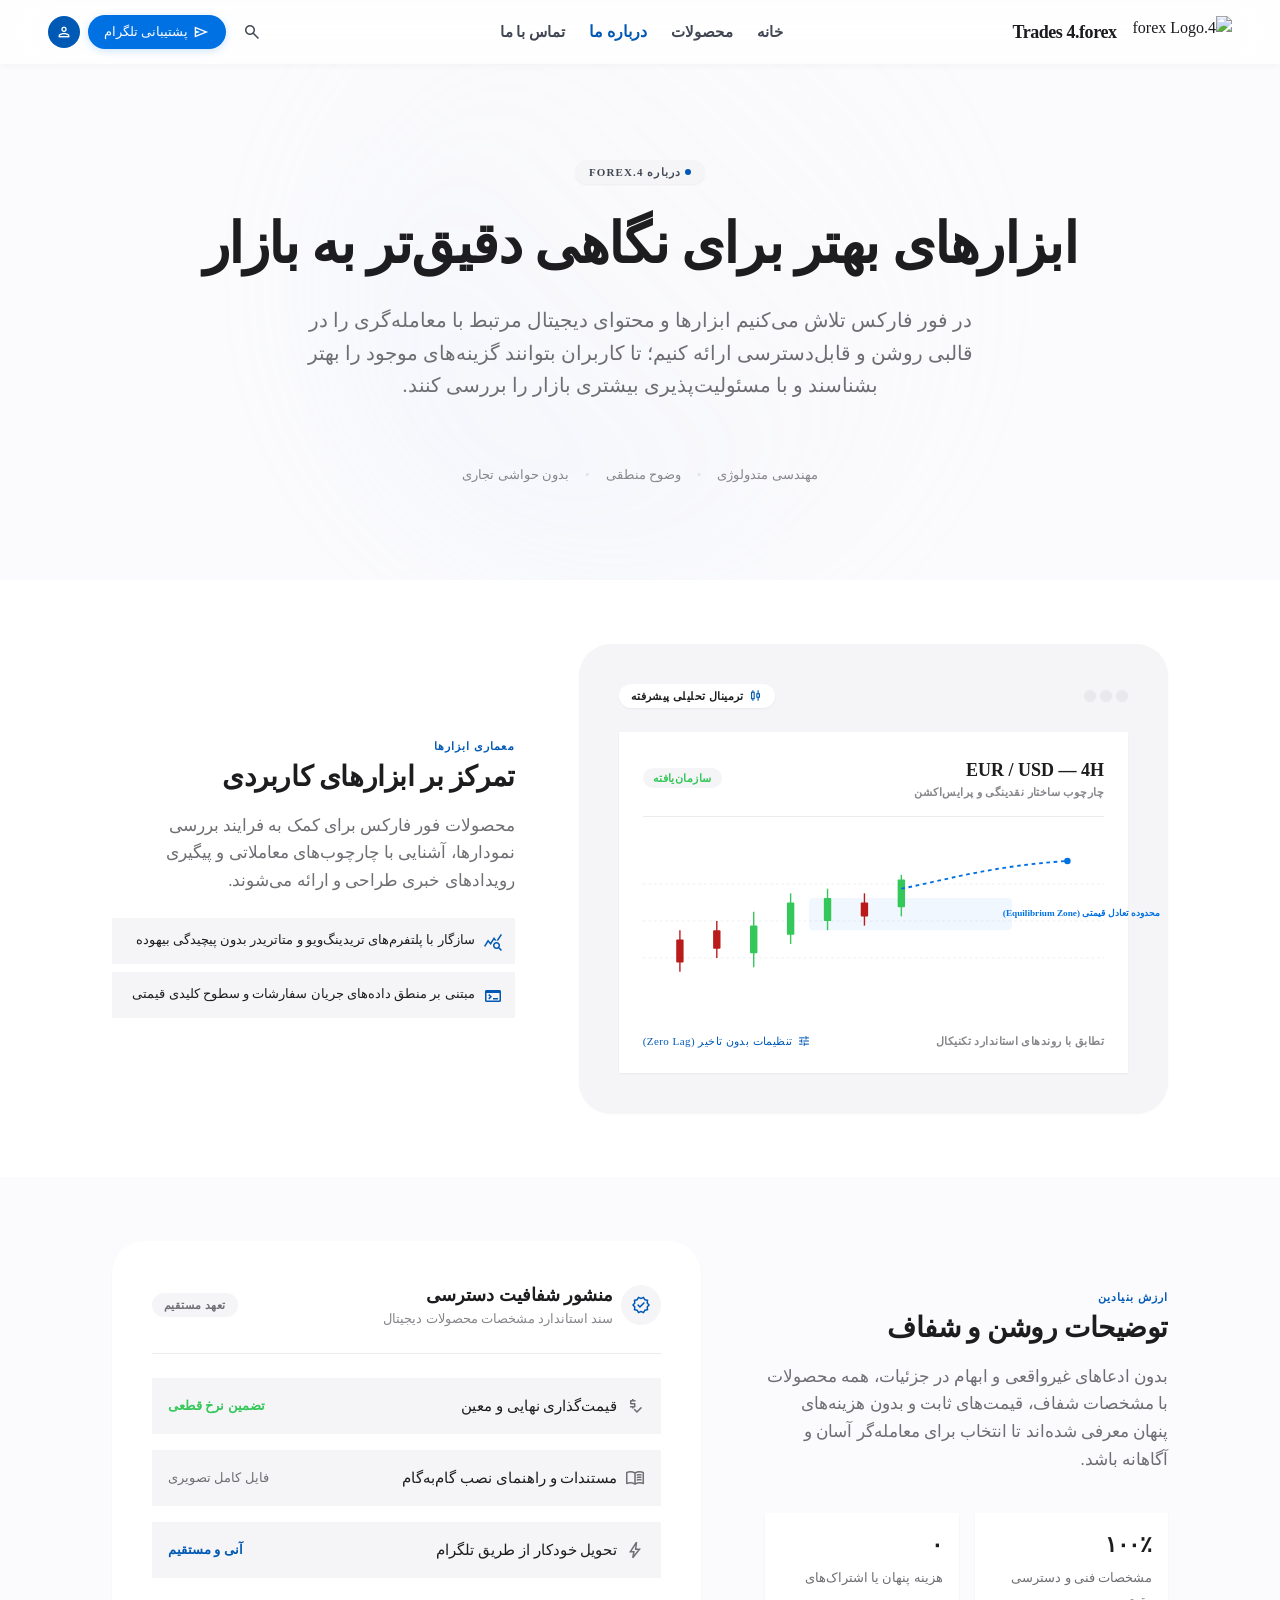
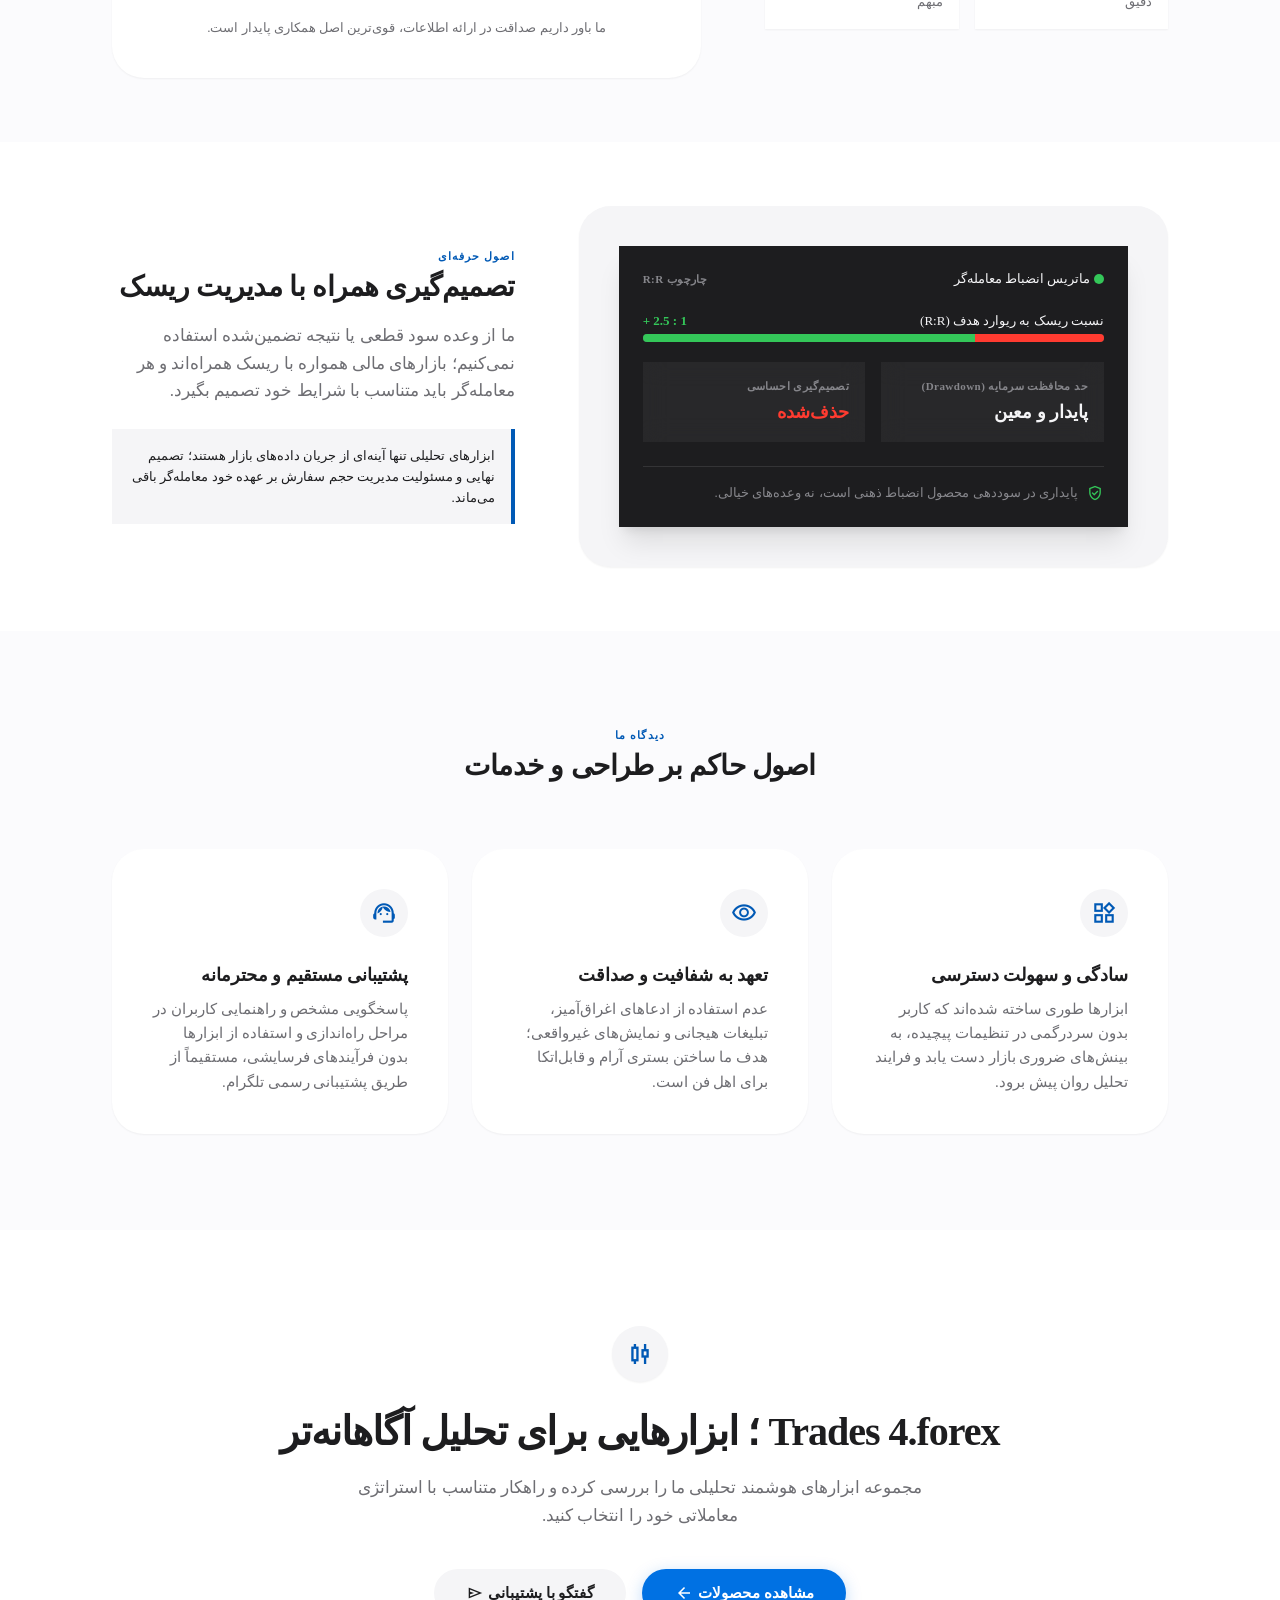
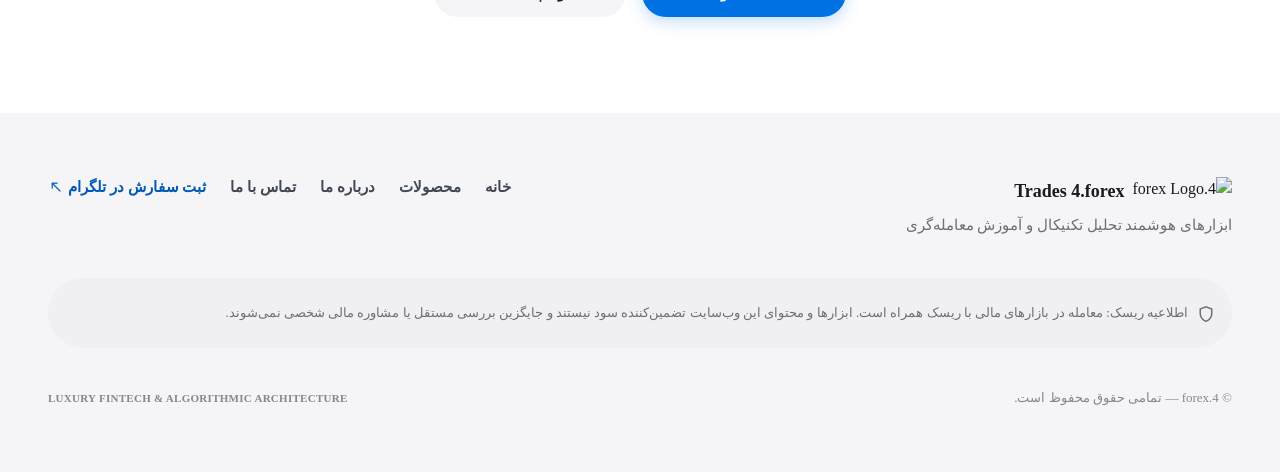
==== about.html @ e21eeb2b "Add files via upload" ====
<!DOCTYPE html>

<html dir="rtl" lang="fa"><head><meta charset="utf-8"/><meta content="width=device-width, initial-scale=1.0" name="viewport"/><meta content="web_standard" name="shell-type"/><link href="https://cdn.jsdelivr.net/gh/rastikerdar/vazirmatn@v33.003/Vazirmatn-font-face.css" rel="stylesheet"/><link href="https://fonts.googleapis.com/css2?family=Material+Symbols+Outlined:opsz,wght,FILL,GRAD@20..48,100..700,0..1,-50..200" rel="stylesheet"/>
<link href="https://fonts.googleapis.com/css2?family=Material+Symbols+Outlined:wght,FILL@100..700,0..1&amp;display=swap" rel="stylesheet"/><style>@layer base{html,body{margin:0;padding:0;font-family:'Vazirmatn',sans-serif;}body{overscroll-behavior:none;}main>:first-child{margin-top:0!important;}main>:last-child{margin-bottom:0!important;}}::-webkit-scrollbar{display:none;}</style><script src="https://cdn.tailwindcss.com"></script><script id="tailwind-config">tailwind.config = { darkMode: "class", theme: { extend: { "colors": { "on-primary-fixed": "#001b3f", "tertiary-fixed": "#a5eeff", "primary-container": "#0071e3", "canvas-pure": "#FFFFFF", "inverse-on-surface": "#f1f0f5", "on-secondary": "#ffffff", "surface-container-low": "#f4f3f8", "on-tertiary": "#ffffff", "surface-variant": "#e3e2e7", "error-container": "#ffdad6", "border-hairline": "rgba(0, 0, 0, 0.08)", "on-error": "#ffffff", "chart-bullish": "#34C759", "chart-bearish": "#FF3B30", "surface-container": "#eeedf3", "on-primary-fixed-variant": "#00458f", "on-primary": "#ffffff", "outline": "#717785", "on-background": "#1a1b1f", "text-primary": "#1D1D1F", "border-glass": "rgba(255, 255, 255, 0.65)", "outline-variant": "#c1c6d6", "primary": "#0059b5", "on-tertiary-container": "#f3fcff", "text-secondary": "#6E6E73", "secondary-fixed": "#e4e2e4", "surface-container-highest": "#e3e2e7", "tertiary-container": "#007f92", "on-secondary-fixed-variant": "#474649", "inverse-surface": "#2f3034", "surface-dim": "#dad9df", "secondary-container": "#e2dfe1", "on-secondary-fixed": "#1b1b1d", "on-surface-variant": "#414753", "on-primary-container": "#fcfbff", "surface-neutral": "#F5F5F7", "on-error-container": "#93000a", "text-tertiary": "#86868B", "primary-fixed": "d7e2ff", "inverse-primary": "#abc7ff", "canvas-subtle": "#FBFBFD", "surface-tint": "#005cbb", "on-tertiary-fixed-variant": "#004e5a", "surface": "#faf8fe", "tertiary": "#006473", "background": "#faf8fe", "primary-fixed-dim": "#abc7ff", "on-surface": "#1a1b1f", "error": "#ba1a1a", "chart-slate": "#48484A", "secondary": "#5f5e60", "on-tertiary-fixed": "#001f25", "on-secondary-container": "#636264", "surface-neutral-dark": "#E8E8ED", "surface-container-lowest": "#ffffff", "surface-container-high": "#e9e7ed", "secondary-fixed-dim": "#c8c6c8", "surface-bright": "#faf8fe", "tertiary-fixed-dim": "#61d6ee" }, "borderRadius": { "DEFAULT": "1rem", "lg": "2rem", "xl": "3rem", "full": "9999px" }, "spacing": { "space-lg": "1.5rem", "space-sm": "0.5rem", "space-xl": "2.5rem", "gutter-lg": "2rem", "margin": "1.5rem", "gutter-sm": "1rem", "margin-lg": "5rem", "margin-md": "3rem", "gutter": "1.5rem", "space-2xl": "4rem", "space-3xl": "6rem", "space-xs": "0.25rem", "space-md": "1rem" }, "fontFamily": { "headline-md": ["Vazirmatn", "Plus Jakarta Sans"], "headline-sm": ["Vazirmatn", "Plus Jakarta Sans"], "label-lg": ["Vazirmatn", "Plus Jakarta Sans"], "body-lg": ["Vazirmatn", "Plus Jakarta Sans"], "body-md": ["Vazirmatn", "Plus Jakarta Sans"], "body-sm": ["Vazirmatn", "Plus Jakarta Sans"], "headline-lg": ["Vazirmatn", "Plus Jakarta Sans"], "headline-xl-mobile": ["Vazirmatn", "Plus Jakarta Sans"], "label-md": ["Vazirmatn", "Plus Jakarta Sans"], "display-hero": ["Vazirmatn", "Plus Jakarta Sans"], "headline-xl": ["Vazirmatn", "Plus Jakarta Sans"], "label-sm": ["Vazirmatn", "Plus Jakarta Sans"], "body-xl": ["Vazirmatn", "Plus Jakarta Sans"], "display-hero-mobile": ["Vazirmatn", "Plus Jakarta Sans"] }, "fontSize": { "headline-md": ["22px", { "lineHeight": "32px", "letterSpacing": "-0.01em", "fontWeight": "600" }], "headline-sm": ["18px", { "lineHeight": "28px", "fontWeight": "600" }], "label-lg": ["15px", { "lineHeight": "20px", "fontWeight": "600" }], "body-lg": ["17px", { "lineHeight": "28px", "fontWeight": "400" }], "body-md": ["15px", { "lineHeight": "24px", "fontWeight": "400" }], "body-sm": ["13px", { "lineHeight": "20px", "fontWeight": "400" }], "headline-lg": ["28px", { "lineHeight": "38px", "letterSpacing": "-0.015em", "fontWeight": "700" }], "headline-xl-mobile": ["28px", { "lineHeight": "38px", "letterSpacing": "-0.015em", "fontWeight": "700" }], "label-md": ["13px", { "lineHeight": "18px", "fontWeight": "500" }], "display-hero": ["56px", { "lineHeight": "72px", "letterSpacing": "-0.03em", "fontWeight": "800" }], "headline-xl": ["40px", { "lineHeight": "52px", "letterSpacing": "-0.025em", "fontWeight": "700" }], "label-sm": ["11px", { "lineHeight": "16px", "letterSpacing": "0.04em", "fontWeight": "600" }], "body-xl": ["20px", { "lineHeight": "34px", "fontWeight": "400" }], "display-hero-mobile": ["36px", { "lineHeight": "48px", "letterSpacing": "-0.02em", "fontWeight": "800" }] } } } };</script><style>*, ::before, ::after{--tw-border-spacing-x:0;--tw-border-spacing-y:0;--tw-translate-x:0;--tw-translate-y:0;--tw-rotate:0;--tw-skew-x:0;--tw-skew-y:0;--tw-scale-x:1;--tw-scale-y:1;--tw-pan-x: ;--tw-pan-y: ;--tw-pinch-zoom: ;--tw-scroll-snap-strictness:proximity;--tw-gradient-from-position: ;--tw-gradient-via-position: ;--tw-gradient-to-position: ;--tw-ordinal: ;--tw-slashed-zero: ;--tw-numeric-figure: ;--tw-numeric-spacing: ;--tw-numeric-fraction: ;--tw-ring-inset: ;--tw-ring-offset-width:0px;--tw-ring-offset-color:#fff;--tw-ring-color:rgb(59 130 246 / 0.5);--tw-ring-offset-shadow:0 0 #0000;--tw-ring-shadow:0 0 #0000;--tw-shadow:0 0 #0000;--tw-shadow-colored:0 0 #0000;--tw-blur: ;--tw-brightness: ;--tw-contrast: ;--tw-grayscale: ;--tw-hue-rotate: ;--tw-invert: ;--tw-saturate: ;--tw-sepia: ;--tw-drop-shadow: ;--tw-backdrop-blur: ;--tw-backdrop-brightness: ;--tw-backdrop-contrast: ;--tw-backdrop-grayscale: ;--tw-backdrop-hue-rotate: ;--tw-backdrop-invert: ;--tw-backdrop-opacity: ;--tw-backdrop-saturate: ;--tw-backdrop-sepia: ;--tw-contain-size: ;--tw-contain-layout: ;--tw-contain-paint: ;--tw-contain-style: }::backdrop{--tw-border-spacing-x:0;--tw-border-spacing-y:0;--tw-translate-x:0;--tw-translate-y:0;--tw-rotate:0;--tw-skew-x:0;--tw-skew-y:0;--tw-scale-x:1;--tw-scale-y:1;--tw-pan-x: ;--tw-pan-y: ;--tw-pinch-zoom: ;--tw-scroll-snap-strictness:proximity;--tw-gradient-from-position: ;--tw-gradient-via-position: ;--tw-gradient-to-position: ;--tw-ordinal: ;--tw-slashed-zero: ;--tw-numeric-figure: ;--tw-numeric-spacing: ;--tw-numeric-fraction: ;--tw-ring-inset: ;--tw-ring-offset-width:0px;--tw-ring-offset-color:#fff;--tw-ring-color:rgb(59 130 246 / 0.5);--tw-ring-offset-shadow:0 0 #0000;--tw-ring-shadow:0 0 #0000;--tw-shadow:0 0 #0000;--tw-shadow-colored:0 0 #0000;--tw-blur: ;--tw-brightness: ;--tw-contrast: ;--tw-grayscale: ;--tw-hue-rotate: ;--tw-invert: ;--tw-saturate: ;--tw-sepia: ;--tw-drop-shadow: ;--tw-backdrop-blur: ;--tw-backdrop-brightness: ;--tw-backdrop-contrast: ;--tw-backdrop-grayscale: ;--tw-backdrop-hue-rotate: ;--tw-backdrop-invert: ;--tw-backdrop-opacity: ;--tw-backdrop-saturate: ;--tw-backdrop-sepia: ;--tw-contain-size: ;--tw-contain-layout: ;--tw-contain-paint: ;--tw-contain-style: }/* ! tailwindcss v3.4.17 | MIT License | https://tailwindcss.com */*,::after,::before{box-sizing:border-box;border-width:0;border-style:solid;border-color:#e5e7eb}::after,::before{--tw-content:''}:host,html{line-height:1.5;-webkit-text-size-adjust:100%;-moz-tab-size:4;tab-size:4;font-family:ui-sans-serif, system-ui, sans-serif, "Apple Color Emoji", "Segoe UI Emoji", "Segoe UI Symbol", "Noto Color Emoji";font-feature-settings:normal;font-variation-settings:normal;-webkit-tap-highlight-color:transparent}body{margin:0;line-height:inherit}hr{height:0;color:inherit;border-top-width:1px}abbr:where([title]){-webkit-text-decoration:underline dotted;text-decoration:underline dotted}h1,h2,h3,h4,h5,h6{font-size:inherit;font-weight:inherit}a{color:inherit;text-decoration:inherit}b,strong{font-weight:bolder}code,kbd,pre,samp{font-family:ui-monospace, SFMono-Regular, Menlo, Monaco, Consolas, "Liberation Mono", "Courier New", monospace;font-feature-settings:normal;font-variation-settings:normal;font-size:1em}small{font-size:80%}sub,sup{font-size:75%;line-height:0;position:relative;vertical-align:baseline}sub{bottom:-.25em}sup{top:-.5em}table{text-indent:0;border-color:inherit;border-collapse:collapse}button,input,optgroup,select,textarea{font-family:inherit;font-feature-settings:inherit;font-variation-settings:inherit;font-size:100%;font-weight:inherit;line-height:inherit;letter-spacing:inherit;color:inherit;margin:0;padding:0}button,select{text-transform:none}button,input:where([type=button]),input:where([type=reset]),input:where([type=submit]){-webkit-appearance:button;background-color:transparent;background-image:none}:-moz-focusring{outline:auto}:-moz-ui-invalid{box-shadow:none}progress{vertical-align:baseline}::-webkit-inner-spin-button,::-webkit-outer-spin-button{height:auto}[type=search]{-webkit-appearance:textfield;outline-offset:-2px}::-webkit-search-decoration{-webkit-appearance:none}::-webkit-file-upload-button{-webkit-appearance:button;font:inherit}summary{display:list-item}blockquote,dd,dl,figure,h1,h2,h3,h4,h5,h6,hr,p,pre{margin:0}fieldset{margin:0;padding:0}legend{padding:0}menu,ol,ul{list-style:none;margin:0;padding:0}dialog{padding:0}textarea{resize:vertical}input::placeholder,textarea::placeholder{opacity:1;color:#9ca3af}[role=button],button{cursor:pointer}:disabled{cursor:default}audio,canvas,embed,iframe,img,object,svg,video{display:block;vertical-align:middle}img,video{max-width:100%;height:auto}[hidden]:where(:not([hidden=until-found])){display:none}.pointer-events-none{pointer-events:none}.fixed{position:fixed}.absolute{position:absolute}.relative{position:relative}.inset-0{inset:0px}.left-0{left:0px}.right-0{right:0px}.top-0{top:0px}.z-50{z-index:50}.order-1{order:1}.order-2{order:2}.mx-auto{margin-left:auto;margin-right:auto}.my-space-lg{margin-top:1.5rem;margin-bottom:1.5rem}.mb-1{margin-bottom:0.25rem}.mb-space-2xl{margin-bottom:4rem}.mb-space-lg{margin-bottom:1.5rem}.mb-space-md{margin-bottom:1rem}.mb-space-sm{margin-bottom:0.5rem}.mb-space-xl{margin-bottom:2.5rem}.mb-space-xs{margin-bottom:0.25rem}.mt-0\.5{margin-top:0.125rem}.mt-space-2xl{margin-top:4rem}.mt-space-lg{margin-top:1.5rem}.mt-space-md{margin-top:1rem}.mt-space-xl{margin-top:2.5rem}.block{display:block}.inline-block{display:inline-block}.flex{display:flex}.inline-flex{display:inline-flex}.grid{display:grid}.hidden{display:none}.h-1\.5{height:0.375rem}.h-10{height:2.5rem}.h-12{height:3rem}.h-14{height:3.5rem}.h-16{height:4rem}.h-2{height:0.5rem}.h-2\.5{height:0.625rem}.h-3{height:0.75rem}.h-44{height:11rem}.h-7{height:1.75rem}.h-8{height:2rem}.h-9{height:2.25rem}.h-\[640px\]{height:640px}.h-full{height:100%}.min-h-\[calc\(884px-16rem\)\]{min-height:calc(884px - 16rem)}.w-1\.5{width:0.375rem}.w-10{width:2.5rem}.w-12{width:3rem}.w-14{width:3.5rem}.w-2\.5{width:0.625rem}.w-3{width:0.75rem}.w-8{width:2rem}.w-9{width:2.25rem}.w-\[28\%\]{width:28%}.w-\[640px\]{width:640px}.w-\[72\%\]{width:72%}.w-auto{width:auto}.w-full{width:100%}.max-w-2xl{max-width:42rem}.max-w-4xl{max-width:56rem}.max-w-5xl{max-width:64rem}.max-w-6xl{max-width:72rem}.max-w-7xl{max-width:80rem}.max-w-md{max-width:28rem}.max-w-xl{max-width:36rem}.shrink-0{flex-shrink:0}.-translate-y-12{--tw-translate-y:-3rem;transform:translate(var(--tw-translate-x), var(--tw-translate-y)) rotate(var(--tw-rotate)) skewX(var(--tw-skew-x)) skewY(var(--tw-skew-y)) scaleX(var(--tw-scale-x)) scaleY(var(--tw-scale-y))}.transform{transform:translate(var(--tw-translate-x), var(--tw-translate-y)) rotate(var(--tw-rotate)) skewX(var(--tw-skew-x)) skewY(var(--tw-skew-y)) scaleX(var(--tw-scale-x)) scaleY(var(--tw-scale-y))}@keyframes pulse{50%{opacity:.5}}.animate-pulse{animation:pulse 2s cubic-bezier(0.4, 0, 0.6, 1) infinite}.grid-cols-1{grid-template-columns:repeat(1, minmax(0, 1fr))}.grid-cols-2{grid-template-columns:repeat(2, minmax(0, 1fr))}.flex-col{flex-direction:column}.flex-wrap{flex-wrap:wrap}.items-start{align-items:flex-start}.items-center{align-items:center}.justify-center{justify-content:center}.justify-between{justify-content:space-between}.gap-space-lg{gap:1.5rem}.gap-space-md{gap:1rem}.gap-space-sm{gap:0.5rem}.gap-space-xl{gap:2.5rem}.gap-space-xs{gap:0.25rem}.space-y-space-md > :not([hidden]) ~ :not([hidden]){--tw-space-y-reverse:0;margin-top:calc(1rem * calc(1 - var(--tw-space-y-reverse)));margin-bottom:calc(1rem * var(--tw-space-y-reverse))}.overflow-hidden{overflow:hidden}.overflow-visible{overflow:visible}.rounded{border-radius:1rem}.rounded-full{border-radius:9999px}.rounded-lg{border-radius:2rem}.rounded-xl{border-radius:3rem}.border-b{border-bottom-width:1px}.border-r-4{border-right-width:4px}.border-t{border-top-width:1px}.border-border-hairline{border-color:rgba(0, 0, 0, 0.08)}.border-primary{--tw-border-opacity:1;border-color:rgb(0 89 181 / var(--tw-border-opacity, 1))}.border-white\/10{border-color:rgb(255 255 255 / 0.1)}.bg-\[\#1D1D1F\]{--tw-bg-opacity:1;background-color:rgb(29 29 31 / var(--tw-bg-opacity, 1))}.bg-canvas-pure{--tw-bg-opacity:1;background-color:rgb(255 255 255 / var(--tw-bg-opacity, 1))}.bg-canvas-subtle{--tw-bg-opacity:1;background-color:rgb(251 251 253 / var(--tw-bg-opacity, 1))}.bg-chart-bearish{--tw-bg-opacity:1;background-color:rgb(255 59 48 / var(--tw-bg-opacity, 1))}.bg-chart-bullish{--tw-bg-opacity:1;background-color:rgb(52 199 89 / var(--tw-bg-opacity, 1))}.bg-primary{--tw-bg-opacity:1;background-color:rgb(0 89 181 / var(--tw-bg-opacity, 1))}.bg-primary-container{--tw-bg-opacity:1;background-color:rgb(0 113 227 / var(--tw-bg-opacity, 1))}.bg-surface-container-highest\/20{background-color:rgb(227 226 231 / 0.2)}.bg-surface-neutral{--tw-bg-opacity:1;background-color:rgb(245 245 247 / var(--tw-bg-opacity, 1))}.bg-surface-neutral-dark{--tw-bg-opacity:1;background-color:rgb(232 232 237 / var(--tw-bg-opacity, 1))}.bg-surface-neutral-dark\/40{background-color:rgb(232 232 237 / 0.4)}.bg-white\/5{background-color:rgb(255 255 255 / 0.05)}.bg-white\/80{background-color:rgb(255 255 255 / 0.8)}.bg-gradient-to-tr{background-image:linear-gradient(to top right, var(--tw-gradient-stops))}.from-primary-fixed-dim\/40{--tw-gradient-from:rgb(171 199 255 / 0.4) var(--tw-gradient-from-position);--tw-gradient-to:rgb(171 199 255 / 0) var(--tw-gradient-to-position);--tw-gradient-stops:var(--tw-gradient-from), var(--tw-gradient-to)}.via-surface-variant\/20{--tw-gradient-to:rgb(227 226 231 / 0)  var(--tw-gradient-to-position);--tw-gradient-stops:var(--tw-gradient-from), rgb(227 226 231 / 0.2) var(--tw-gradient-via-position), var(--tw-gradient-to)}.to-transparent{--tw-gradient-to:transparent var(--tw-gradient-to-position)}.object-contain{object-fit:contain}.p-3{padding:0.75rem}.p-space-lg{padding:1.5rem}.p-space-md{padding:1rem}.p-space-xl{padding:2.5rem}.px-2\.5{padding-left:0.625rem;padding-right:0.625rem}.px-3{padding-left:0.75rem;padding-right:0.75rem}.px-3\.5{padding-left:0.875rem;padding-right:0.875rem}.px-6{padding-left:1.5rem;padding-right:1.5rem}.px-8{padding-left:2rem;padding-right:2rem}.px-space-md{padding-left:1rem;padding-right:1rem}.py-0\.5{padding-top:0.125rem;padding-bottom:0.125rem}.py-1{padding-top:0.25rem;padding-bottom:0.25rem}.py-2{padding-top:0.5rem;padding-bottom:0.5rem}.py-3\.5{padding-top:0.875rem;padding-bottom:0.875rem}.py-space-2xl{padding-top:4rem;padding-bottom:4rem}.py-space-lg{padding-top:1.5rem;padding-bottom:1.5rem}.pb-space-lg{padding-bottom:1.5rem}.pb-space-md{padding-bottom:1rem}.pb-space-xl{padding-bottom:2.5rem}.pt-16{padding-top:4rem}.pt-space-md{padding-top:1rem}.pt-space-sm{padding-top:0.5rem}.pt-space-xs{padding-top:0.25rem}.text-center{text-align:center}.text-right{text-align:right}.font-body-lg{font-family:Vazirmatn, Plus Jakarta Sans}.font-body-md{font-family:Vazirmatn, Plus Jakarta Sans}.font-body-sm{font-family:Vazirmatn, Plus Jakarta Sans}.font-body-xl{font-family:Vazirmatn, Plus Jakarta Sans}.font-display-hero{font-family:Vazirmatn, Plus Jakarta Sans}.font-headline-lg{font-family:Vazirmatn, Plus Jakarta Sans}.font-headline-md{font-family:Vazirmatn, Plus Jakarta Sans}.font-headline-sm{font-family:Vazirmatn, Plus Jakarta Sans}.font-headline-xl{font-family:Vazirmatn, Plus Jakarta Sans}.font-label-lg{font-family:Vazirmatn, Plus Jakarta Sans}.font-label-md{font-family:Vazirmatn, Plus Jakarta Sans}.font-label-sm{font-family:Vazirmatn, Plus Jakarta Sans}.text-\[14px\]{font-size:14px}.text-\[15px\]{font-size:15px}.text-\[16px\]{font-size:16px}.text-\[18px\]{font-size:18px}.text-\[20px\]{font-size:20px}.text-\[26px\]{font-size:26px}.text-\[30px\]{font-size:30px}.text-body-lg{font-size:17px;line-height:28px;font-weight:400}.text-body-md{font-size:15px;line-height:24px;font-weight:400}.text-body-sm{font-size:13px;line-height:20px;font-weight:400}.text-body-xl{font-size:20px;line-height:34px;font-weight:400}.text-display-hero{font-size:56px;line-height:72px;letter-spacing:-0.03em;font-weight:800}.text-headline-lg{font-size:28px;line-height:38px;letter-spacing:-0.015em;font-weight:700}.text-headline-md{font-size:22px;line-height:32px;letter-spacing:-0.01em;font-weight:600}.text-headline-sm{font-size:18px;line-height:28px;font-weight:600}.text-headline-xl{font-size:40px;line-height:52px;letter-spacing:-0.025em;font-weight:700}.text-label-lg{font-size:15px;line-height:20px;font-weight:600}.text-label-md{font-size:13px;line-height:18px;font-weight:500}.text-label-sm{font-size:11px;line-height:16px;letter-spacing:0.04em;font-weight:600}.font-bold{font-weight:700}.font-medium{font-weight:500}.font-semibold{font-weight:600}.uppercase{text-transform:uppercase}.leading-relaxed{line-height:1.625}.tracking-tight{letter-spacing:-0.025em}.tracking-wide{letter-spacing:0.025em}.tracking-widest{letter-spacing:0.1em}.text-canvas-pure{--tw-text-opacity:1;color:rgb(255 255 255 / var(--tw-text-opacity, 1))}.text-chart-bearish{--tw-text-opacity:1;color:rgb(255 59 48 / var(--tw-text-opacity, 1))}.text-chart-bullish{--tw-text-opacity:1;color:rgb(52 199 89 / var(--tw-text-opacity, 1))}.text-on-primary{--tw-text-opacity:1;color:rgb(255 255 255 / var(--tw-text-opacity, 1))}.text-on-primary-container{--tw-text-opacity:1;color:rgb(252 251 255 / var(--tw-text-opacity, 1))}.text-on-surface{--tw-text-opacity:1;color:rgb(26 27 31 / var(--tw-text-opacity, 1))}.text-on-surface-variant{--tw-text-opacity:1;color:rgb(65 71 83 / var(--tw-text-opacity, 1))}.text-primary{--tw-text-opacity:1;color:rgb(0 89 181 / var(--tw-text-opacity, 1))}.text-surface-neutral{--tw-text-opacity:1;color:rgb(245 245 247 / var(--tw-text-opacity, 1))}.text-surface-variant{--tw-text-opacity:1;color:rgb(227 226 231 / var(--tw-text-opacity, 1))}.text-text-primary{--tw-text-opacity:1;color:rgb(29 29 31 / var(--tw-text-opacity, 1))}.text-text-secondary{--tw-text-opacity:1;color:rgb(110 110 115 / var(--tw-text-opacity, 1))}.text-text-tertiary{--tw-text-opacity:1;color:rgb(134 134 139 / var(--tw-text-opacity, 1))}.antialiased{-webkit-font-smoothing:antialiased;-moz-osx-font-smoothing:grayscale}.opacity-30{opacity:0.3}.shadow-\[0_1px_8px_rgba\(0\2c 0\2c 0\2c 0\.04\)\]{--tw-shadow:0 1px 8px rgba(0,0,0,0.04);--tw-shadow-colored:0 1px 8px var(--tw-shadow-color);box-shadow:var(--tw-ring-offset-shadow, 0 0 #0000), var(--tw-ring-shadow, 0 0 #0000), var(--tw-shadow)}.shadow-\[0_2px_8px_rgba\(0\2c 113\2c 227\2c 0\.2\)\]{--tw-shadow:0 2px 8px rgba(0,113,227,0.2);--tw-shadow-colored:0 2px 8px var(--tw-shadow-color);box-shadow:var(--tw-ring-offset-shadow, 0 0 #0000), var(--tw-ring-shadow, 0 0 #0000), var(--tw-shadow)}.shadow-\[0_4px_16px_rgba\(0\2c 113\2c 227\2c 0\.25\)\]{--tw-shadow:0 4px 16px rgba(0,113,227,0.25);--tw-shadow-colored:0 4px 16px var(--tw-shadow-color);box-shadow:var(--tw-ring-offset-shadow, 0 0 #0000), var(--tw-ring-shadow, 0 0 #0000), var(--tw-shadow)}.shadow-sm{--tw-shadow:0 1px 2px 0 rgb(0 0 0 / 0.05);--tw-shadow-colored:0 1px 2px 0 var(--tw-shadow-color);box-shadow:var(--tw-ring-offset-shadow, 0 0 #0000), var(--tw-ring-shadow, 0 0 #0000), var(--tw-shadow)}.shadow-xl{--tw-shadow:0 20px 25px -5px rgb(0 0 0 / 0.1), 0 8px 10px -6px rgb(0 0 0 / 0.1);--tw-shadow-colored:0 20px 25px -5px var(--tw-shadow-color), 0 8px 10px -6px var(--tw-shadow-color);box-shadow:var(--tw-ring-offset-shadow, 0 0 #0000), var(--tw-ring-shadow, 0 0 #0000), var(--tw-shadow)}.blur-3xl{--tw-blur:blur(64px);filter:var(--tw-blur) var(--tw-brightness) var(--tw-contrast) var(--tw-grayscale) var(--tw-hue-rotate) var(--tw-invert) var(--tw-saturate) var(--tw-sepia) var(--tw-drop-shadow)}.backdrop-blur-md{--tw-backdrop-blur:blur(12px);-webkit-backdrop-filter:var(--tw-backdrop-blur) var(--tw-backdrop-brightness) var(--tw-backdrop-contrast) var(--tw-backdrop-grayscale) var(--tw-backdrop-hue-rotate) var(--tw-backdrop-invert) var(--tw-backdrop-opacity) var(--tw-backdrop-saturate) var(--tw-backdrop-sepia);backdrop-filter:var(--tw-backdrop-blur) var(--tw-backdrop-brightness) var(--tw-backdrop-contrast) var(--tw-backdrop-grayscale) var(--tw-backdrop-hue-rotate) var(--tw-backdrop-invert) var(--tw-backdrop-opacity) var(--tw-backdrop-saturate) var(--tw-backdrop-sepia)}.backdrop-blur-xl{--tw-backdrop-blur:blur(24px);-webkit-backdrop-filter:var(--tw-backdrop-blur) var(--tw-backdrop-brightness) var(--tw-backdrop-contrast) var(--tw-backdrop-grayscale) var(--tw-backdrop-hue-rotate) var(--tw-backdrop-invert) var(--tw-backdrop-opacity) var(--tw-backdrop-saturate) var(--tw-backdrop-sepia);backdrop-filter:var(--tw-backdrop-blur) var(--tw-backdrop-brightness) var(--tw-backdrop-contrast) var(--tw-backdrop-grayscale) var(--tw-backdrop-hue-rotate) var(--tw-backdrop-invert) var(--tw-backdrop-opacity) var(--tw-backdrop-saturate) var(--tw-backdrop-sepia)}.transition-all{transition-property:all;transition-timing-function:cubic-bezier(0.4, 0, 0.2, 1);transition-duration:150ms}.transition-colors{transition-property:color, background-color, border-color, fill, stroke, -webkit-text-decoration-color;transition-property:color, background-color, border-color, text-decoration-color, fill, stroke;transition-property:color, background-color, border-color, text-decoration-color, fill, stroke, -webkit-text-decoration-color;transition-timing-function:cubic-bezier(0.4, 0, 0.2, 1);transition-duration:150ms}.transition-shadow{transition-property:box-shadow;transition-timing-function:cubic-bezier(0.4, 0, 0.2, 1);transition-duration:150ms}.selection\:bg-primary-container *::selection{--tw-bg-opacity:1;background-color:rgb(0 113 227 / var(--tw-bg-opacity, 1))}.selection\:text-on-primary *::selection{--tw-text-opacity:1;color:rgb(255 255 255 / var(--tw-text-opacity, 1))}.selection\:bg-primary-container::selection{--tw-bg-opacity:1;background-color:rgb(0 113 227 / var(--tw-bg-opacity, 1))}.selection\:text-on-primary::selection{--tw-text-opacity:1;color:rgb(255 255 255 / var(--tw-text-opacity, 1))}.hover\:bg-surface-neutral:hover{--tw-bg-opacity:1;background-color:rgb(245 245 247 / var(--tw-bg-opacity, 1))}.hover\:bg-surface-neutral-dark:hover{--tw-bg-opacity:1;background-color:rgb(232 232 237 / var(--tw-bg-opacity, 1))}.hover\:text-on-surface:hover{--tw-text-opacity:1;color:rgb(26 27 31 / var(--tw-text-opacity, 1))}.hover\:text-on-surface-variant:hover{--tw-text-opacity:1;color:rgb(65 71 83 / var(--tw-text-opacity, 1))}.hover\:text-primary:hover{--tw-text-opacity:1;color:rgb(0 89 181 / var(--tw-text-opacity, 1))}.hover\:opacity-95:hover{opacity:0.95}.hover\:shadow-md:hover{--tw-shadow:0 4px 6px -1px rgb(0 0 0 / 0.1), 0 2px 4px -2px rgb(0 0 0 / 0.1);--tw-shadow-colored:0 4px 6px -1px var(--tw-shadow-color), 0 2px 4px -2px var(--tw-shadow-color);box-shadow:var(--tw-ring-offset-shadow, 0 0 #0000), var(--tw-ring-shadow, 0 0 #0000), var(--tw-shadow)}@media (min-width: 640px){.sm\:inline-flex{display:inline-flex}.sm\:flex-row{flex-direction:row}}@media (min-width: 768px){.md\:flex{display:flex}.md\:grid-cols-3{grid-template-columns:repeat(3, minmax(0, 1fr))}.md\:flex-row{flex-direction:row}.md\:items-start{align-items:flex-start}.md\:p-space-xl{padding:2.5rem}.md\:py-space-3xl{padding-top:6rem;padding-bottom:6rem}}@media (min-width: 1024px){.lg\:order-1{order:1}.lg\:order-2{order:2}.lg\:col-span-5{grid-column:span 5 / span 5}.lg\:col-span-7{grid-column:span 7 / span 7}.lg\:grid-cols-12{grid-template-columns:repeat(12, minmax(0, 1fr))}.lg\:gap-space-2xl{gap:4rem}.lg\:px-12{padding-left:3rem;padding-right:3rem}}</style><title>درباره فور فارکس</title><link href="assets/site.css" rel="stylesheet"/></head><body class="bg-canvas-subtle font-body-md text-on-surface antialiased selection:bg-primary-container selection:text-on-primary" data-mode="connect"><header class="fixed top-0 left-0 right-0 z-50 bg-white/80 backdrop-blur-xl saturate-180 shadow-[0_1px_8px_rgba(0,0,0,0.04)]"><div class="h-16 max-w-7xl mx-auto px-6 lg:px-12 flex items-center justify-between"><div class="flex items-center gap-space-md"><img alt="4.forex Logo" class="h-8 w-auto object-contain" src="https://lh3.googleusercontent.com/aida/[base64]"/><span class="font-headline-sm text-headline-sm tracking-tight text-on-surface font-bold">Trades 4.forex</span></div><nav class="hidden md:flex items-center gap-space-lg" data-active-classes="text-primary font-bold"><a class="font-label-lg text-label-lg text-on-surface-variant hover:text-on-surface transition-colors" data-path="home" href="index.html">خانه</a><a class="font-label-lg text-label-lg text-on-surface-variant hover:text-on-surface transition-colors" data-path="products" href="products.html">محصولات</a><a aria-current="page" class="transition-colors text-primary font-bold" data-path="about" href="about.html">درباره ما</a><a class="font-label-lg text-label-lg text-on-surface-variant hover:text-on-surface transition-colors" data-path="contact" href="contact.html">تماس با ما</a></nav><div class="flex items-center gap-space-sm"><button aria-label="Search" class="w-9 h-9 rounded-full flex items-center justify-center text-on-surface-variant hover:text-on-surface hover:bg-surface-neutral transition-all"><span class="material-symbols-outlined text-[20px]">search</span></button><a class="hidden sm:inline-flex items-center gap-space-xs px-space-md py-2 rounded-full bg-primary-container text-on-primary-container font-label-md text-label-md hover:opacity-95 transition-all shadow-[0_2px_8px_rgba(0,113,227,0.2)]" href="https://t.me/trades4forexbot" rel="noopener noreferrer" target="_blank"><span class="material-symbols-outlined text-[18px]">send</span><span class="">پشتیبانی تلگرام</span></a><div class="w-8 h-8 rounded-full bg-primary flex items-center justify-center"><span class="material-symbols-outlined text-on-primary text-[18px]">person</span></div></div></div></header><main class="w-full pt-16 bg-canvas-subtle min-h-[calc(884px-16rem)]" data-stitch-vh="min-h-[calc(884px-16rem)]===min-h-[calc(100vh-16rem)]"><div class="flex flex-col w-full">
<!-- Keynote Hero Narrative -->
<section class="relative w-full overflow-hidden bg-canvas-subtle py-space-2xl md:py-space-3xl">
<div class="absolute inset-0 pointer-events-none flex items-center justify-center opacity-30">
<div class="w-[640px] h-[640px] rounded-full bg-gradient-to-tr from-primary-fixed-dim/40 via-surface-variant/20 to-transparent blur-3xl transform -translate-y-12"></div>
</div>
<div class="relative max-w-5xl mx-auto px-6 lg:px-12 flex flex-col items-center text-center">
<div class="inline-flex items-center gap-space-xs px-3.5 py-1 rounded-full bg-surface-neutral text-on-surface-variant mb-space-lg shadow-sm">
<span class="w-1.5 h-1.5 rounded-full bg-primary"></span>
<span class="font-label-sm text-label-sm tracking-widest uppercase">درباره 4.forex</span>
</div>
<h1 class="font-display-hero text-display-hero text-text-primary tracking-tight max-w-4xl mb-space-lg">
        ابزارهای بهتر برای نگاهی دقیق‌تر به بازار
      </h1>
<p class="font-body-xl text-body-xl text-text-secondary max-w-2xl mx-auto leading-relaxed">
        در فور فارکس تلاش می‌کنیم ابزارها و محتوای دیجیتال مرتبط با معامله‌گری را در قالبی روشن و قابل‌دسترسی ارائه کنیم؛ تا کاربران بتوانند گزینه‌های موجود را بهتر بشناسند و با مسئولیت‌پذیری بیشتری بازار را بررسی کنند.
      </p>
<!-- Monospace Architecture Pill -->
<div class="mt-space-2xl flex items-center gap-space-md text-text-tertiary font-label-md text-label-md">
<span class="">مهندسی متدولوژی</span>
<span class="text-surface-variant">•</span>
<span class="">وضوح منطقی</span>
<span class="text-surface-variant">•</span>
<span class="">بدون حواشی تجاری</span>
</div>
</div>
</section>
<!-- Narrative Split 1: ابزارهای کاربردی -->
<section class="w-full py-space-2xl bg-canvas-pure">
<div class="max-w-6xl mx-auto px-6 lg:px-12">
<div class="grid grid-cols-1 lg:grid-cols-12 gap-space-xl lg:gap-space-2xl items-center">
<!-- Visual Column (Right in RTL naturally) -->
<div class="lg:col-span-7 order-2 lg:order-1">
<div class="relative bg-surface-neutral rounded-lg p-space-lg md:p-space-xl overflow-hidden shadow-sm">
<div class="flex items-center justify-between mb-space-lg">
<div class="flex items-center gap-space-xs">
<span class="w-3 h-3 rounded-full bg-surface-neutral-dark"></span>
<span class="w-3 h-3 rounded-full bg-surface-neutral-dark"></span>
<span class="w-3 h-3 rounded-full bg-surface-neutral-dark"></span>
</div>
<div class="inline-flex items-center gap-space-xs bg-canvas-pure px-3 py-1 rounded-full shadow-sm text-text-primary font-label-sm text-label-sm">
<span class="material-symbols-outlined text-[15px] text-primary">candlestick_chart</span>
<span class="">ترمینال تحلیلی پیشرفته</span>
</div>
</div>
<!-- Stylized Minimalist Analytical Workspace -->
<div class="bg-canvas-pure rounded-DEFAULT p-space-lg shadow-sm">
<div class="flex items-center justify-between pb-space-md mb-space-md border-b border-border-hairline">
<div>
<p class="font-headline-sm text-headline-sm text-text-primary">EUR / USD — 4H</p>
<p class="font-label-sm text-label-sm text-text-tertiary">چارچوب ساختار نقدینگی و پرایس‌اکشن</p>
</div>
<span class="inline-block px-2.5 py-0.5 rounded-full bg-surface-neutral text-chart-bullish font-label-sm text-label-sm font-bold">سازمان‌یافته</span>
</div>
<!-- High-precision SVG Candlestick / Order Flow Graphic -->
<svg class="w-full h-44 text-text-primary overflow-visible" fill="none" viewbox="0 0 500 160">
<defs>
<lineargradient id="gridGrad" x1="0" x2="0" y1="0" y2="1">
<stop offset="0%" stop-color="#F5F5F7" stop-opacity="1"></stop>
<stop offset="100%" stop-color="#FFFFFF" stop-opacity="0.2"></stop>
</lineargradient>
</defs>
<line stroke="#EEEDF3" stroke-dasharray="3 3" x1="0" x2="500" y1="40" y2="40"></line>
<line stroke="#EEEDF3" stroke-dasharray="3 3" x1="0" x2="500" y1="80" y2="80"></line>
<line stroke="#EEEDF3" stroke-dasharray="3 3" x1="0" x2="500" y1="120" y2="120"></line>
<!-- Zone Highlight -->
<rect fill="#0071E3" fill-opacity="0.06" height="35" rx="4" width="220" x="180" y="55"></rect>
<text fill="#0071E3" font-size="10" font-weight="600" text-anchor="end" x="390" y="75">محدوده تعادل قیمتی (Equilibrium Zone)</text>
<!-- Clean Vector Candles -->
<!-- Candle 1 -->
<line stroke="#BA1A1A" stroke-width="1.5" x1="40" x2="40" y1="90" y2="135"></line>
<rect fill="#BA1A1A" height="25" rx="1" width="8" x="36" y="100"></rect>
<!-- Candle 2 -->
<line stroke="#BA1A1A" stroke-width="1.5" x1="80" x2="80" y1="80" y2="120"></line>
<rect fill="#BA1A1A" height="20" rx="1" width="8" x="76" y="90"></rect>
<!-- Candle 3 (Reversal) -->
<line stroke="#34C759" stroke-width="1.5" x1="120" x2="120" y1="70" y2="130"></line>
<rect fill="#34C759" height="30" rx="1" width="8" x="116" y="85"></rect>
<!-- Candle 4 Bullish Expansion -->
<line stroke="#34C759" stroke-width="1.5" x1="160" x2="160" y1="50" y2="105"></line>
<rect fill="#34C759" height="35" rx="1" width="8" x="156" y="60"></rect>
<!-- Candle 5 Continuation Inside Zone -->
<line stroke="#34C759" stroke-width="1.5" x1="200" x2="200" y1="45" y2="90"></line>
<rect fill="#34C759" height="25" rx="1" width="8" x="196" y="55"></rect>
<!-- Candle 6 Retest -->
<line stroke="#BA1A1A" stroke-width="1.5" x1="240" x2="240" y1="50" y2="85"></line>
<rect fill="#BA1A1A" height="15" rx="1" width="8" x="236" y="60"></rect>
<!-- Candle 7 Strong Breakout -->
<line stroke="#34C759" stroke-width="1.5" x1="280" x2="280" y1="30" y2="75"></line>
<rect fill="#34C759" height="30" rx="1" width="8" x="276" y="35"></rect>
<!-- Smooth Projection Line -->
<path d="M 280 45 C 330 35, 380 20, 460 15" fill="none" stroke="#0071E3" stroke-dasharray="4 4" stroke-width="2"></path>
<circle cx="460" cy="15" fill="#0071E3" r="3.5"></circle>
</svg>
<div class="mt-space-md pt-space-sm flex items-center justify-between text-text-tertiary font-label-sm text-label-sm">
<span class="">تطابق با روندهای استاندارد تکنیکال</span>
<span class="flex items-center gap-space-xs text-primary font-medium">
<span class="material-symbols-outlined text-[14px]">tune</span>
                  تنظیمات بدون تاخیر (Zero Lag)
                </span>
</div>
</div>
</div>
</div>
<!-- Narrative Column -->
<div class="lg:col-span-5 order-1 lg:order-2 flex flex-col items-start text-right">
<span class="font-label-sm text-label-sm text-primary uppercase tracking-widest mb-space-xs">معماری ابزارها</span>
<h2 class="font-headline-lg text-headline-lg text-text-primary mb-space-md">تمرکز بر ابزارهای کاربردی</h2>
<p class="font-body-lg text-body-lg text-text-secondary leading-relaxed">
            محصولات فور فارکس برای کمک به فرایند بررسی نمودارها، آشنایی با چارچوب‌های معاملاتی و پیگیری رویدادهای خبری طراحی و ارائه می‌شوند.
          </p>
<div class="mt-space-lg flex flex-col gap-space-sm w-full">
<div class="flex items-start gap-space-sm p-3 rounded-DEFAULT bg-surface-neutral">
<span class="material-symbols-outlined text-primary text-[20px] mt-0.5">query_stats</span>
<p class="font-body-sm text-body-sm text-text-primary">سازگار با پلتفرم‌های تریدینگ‌ویو و متاتریدر بدون پیچیدگی بیهوده</p>
</div>
<div class="flex items-start gap-space-sm p-3 rounded-DEFAULT bg-surface-neutral">
<span class="material-symbols-outlined text-primary text-[20px] mt-0.5">terminal</span>
<p class="font-body-sm text-body-sm text-text-primary">مبتنی بر منطق داده‌های جریان سفارشات و سطوح کلیدی قیمتی</p>
</div>
</div>
</div>
</div>
</div>
</section>
<!-- Narrative Split 2: توضیحات روشن و شفاف -->
<section class="w-full py-space-2xl bg-canvas-subtle">
<div class="max-w-6xl mx-auto px-6 lg:px-12">
<div class="grid grid-cols-1 lg:grid-cols-12 gap-space-xl lg:gap-space-2xl items-center">
<!-- Narrative Column -->
<div class="lg:col-span-5 flex flex-col items-start text-right">
<span class="font-label-sm text-label-sm text-primary uppercase tracking-widest mb-space-xs">ارزش بنیادین</span>
<h2 class="font-headline-lg text-headline-lg text-text-primary mb-space-md">توضیحات روشن و شفاف</h2>
<p class="font-body-lg text-body-lg text-text-secondary leading-relaxed">
            بدون ادعاهای غیرواقعی و ابهام در جزئیات، همه محصولات با مشخصات شفاف، قیمت‌های ثابت و بدون هزینه‌های پنهان معرفی شده‌اند تا انتخاب برای معامله‌گر آسان و آگاهانه باشد.
          </p>
<div class="mt-space-xl grid grid-cols-2 gap-space-md w-full">
<div class="bg-canvas-pure p-space-md rounded-DEFAULT shadow-sm">
<span class="font-headline-md text-headline-md text-text-primary block mb-1">۱۰۰٪</span>
<span class="font-body-sm text-body-sm text-text-secondary">مشخصات فنی و دسترسی دقیق</span>
</div>
<div class="bg-canvas-pure p-space-md rounded-DEFAULT shadow-sm">
<span class="font-headline-md text-headline-md text-text-primary block mb-1">۰</span>
<span class="font-body-sm text-body-sm text-text-secondary">هزینه پنهان یا اشتراک‌های مبهم</span>
</div>
</div>
</div>
<!-- Visual Column (Editorial Transparency Card) -->
<div class="lg:col-span-7">
<div class="bg-canvas-pure rounded-lg p-space-lg md:p-space-xl shadow-sm relative">
<div class="flex items-center justify-between pb-space-lg mb-space-lg border-b border-border-hairline">
<div class="flex items-center gap-space-sm">
<div class="w-10 h-10 rounded-full bg-surface-neutral flex items-center justify-center text-primary">
<span class="material-symbols-outlined text-[20px]">verified</span>
</div>
<div>
<h3 class="font-headline-sm text-headline-sm text-text-primary">منشور شفافیت دسترسی</h3>
<p class="font-body-sm text-body-sm text-text-tertiary">سند استاندارد مشخصات محصولات دیجیتال</p>
</div>
</div>
<span class="font-label-sm text-label-sm text-text-secondary px-3 py-1 rounded-full bg-surface-neutral">تعهد مستقیم</span>
</div>
<div class="space-y-space-md">
<div class="flex items-center justify-between p-space-md rounded-DEFAULT bg-surface-neutral">
<div class="flex items-center gap-space-sm">
<span class="material-symbols-outlined text-text-secondary text-[20px]">price_check</span>
<span class="font-body-md text-body-md text-text-primary">قیمت‌گذاری نهایی و معین</span>
</div>
<span class="font-label-md text-label-md text-chart-bullish font-semibold">تضمین نرخ قطعی</span>
</div>
<div class="flex items-center justify-between p-space-md rounded-DEFAULT bg-surface-neutral">
<div class="flex items-center gap-space-sm">
<span class="material-symbols-outlined text-text-secondary text-[20px]">menu_book</span>
<span class="font-body-md text-body-md text-text-primary">مستندات و راهنمای نصب گام‌به‌گام</span>
</div>
<span class="font-label-md text-label-md text-text-secondary">فایل کامل تصویری</span>
</div>
<div class="flex items-center justify-between p-space-md rounded-DEFAULT bg-surface-neutral">
<div class="flex items-center gap-space-sm">
<span class="material-symbols-outlined text-text-secondary text-[20px]">bolt</span>
<span class="font-body-md text-body-md text-text-primary">تحویل خودکار از طریق تلگرام</span>
</div>
<span class="font-label-md text-label-md text-primary font-semibold">آنی و مستقیم</span>
</div>
</div>
<div class="mt-space-lg pt-space-md text-center">
<p class="font-body-sm text-body-sm text-text-secondary">
                ما باور داریم صداقت در ارائه اطلاعات، قوی‌ترین اصل همکاری پایدار است.
              </p>
</div>
</div>
</div>
</div>
</div>
</section>
<!-- Narrative Split 3: تصمیم‌گیری همراه با مدیریت ریسک -->
<section class="w-full py-space-2xl bg-canvas-pure">
<div class="max-w-6xl mx-auto px-6 lg:px-12">
<div class="grid grid-cols-1 lg:grid-cols-12 gap-space-xl lg:gap-space-2xl items-center">
<!-- Visual Column (Analytical Obsidian Balance Instrument) -->
<div class="lg:col-span-7 order-2 lg:order-1">
<div class="bg-surface-neutral rounded-lg p-space-lg md:p-space-xl shadow-sm">
<div class="bg-[#1D1D1F] text-canvas-pure rounded-DEFAULT p-space-lg shadow-xl relative overflow-hidden">
<div class="flex items-center justify-between mb-space-lg">
<div class="flex items-center gap-space-xs">
<span class="w-2.5 h-2.5 rounded-full bg-chart-bullish animate-pulse"></span>
<span class="font-label-md text-label-md text-surface-neutral">ماتریس انضباط معامله‌گر</span>
</div>
<span class="font-label-sm text-label-sm text-text-tertiary">چارچوب R:R</span>
</div>
<!-- Risk to Reward Diagram Component -->
<div class="space-y-space-md my-space-lg">
<div>
<div class="flex justify-between items-center mb-1 text-surface-neutral font-label-md text-label-md">
<span class="">نسبت ریسک به ریوارد هدف (R:R)</span>
<span class="font-bold text-chart-bullish">1 : 2.5 +</span>
</div>
<div class="w-full h-2 rounded-full bg-surface-container-highest/20 overflow-hidden flex">
<div class="w-[28%] bg-chart-bearish h-full"></div>
<div class="w-[72%] bg-chart-bullish h-full"></div>
</div>
</div>
<div class="grid grid-cols-2 gap-space-md pt-space-xs">
<div class="p-space-md rounded-DEFAULT bg-white/5 backdrop-blur-md">
<span class="text-text-tertiary font-label-sm text-label-sm block mb-1">حد محافظت سرمایه (Drawdown)</span>
<span class="text-surface-neutral font-headline-sm text-headline-sm">پایدار و معین</span>
</div>
<div class="p-space-md rounded-DEFAULT bg-white/5 backdrop-blur-md">
<span class="text-text-tertiary font-label-sm text-label-sm block mb-1">تصمیم‌گیری احساسی</span>
<span class="text-chart-bearish font-headline-sm text-headline-sm">حذف‌شده</span>
</div>
</div>
</div>
<div class="pt-space-md border-t border-white/10 flex items-center gap-space-sm text-text-tertiary font-body-sm text-body-sm">
<span class="material-symbols-outlined text-[18px] text-chart-bullish">verified_user</span>
<span class="">پایداری در سوددهی محصول انضباط ذهنی است، نه وعده‌های خیالی.</span>
</div>
</div>
</div>
</div>
<!-- Narrative Column -->
<div class="lg:col-span-5 order-1 lg:order-2 flex flex-col items-start text-right">
<span class="font-label-sm text-label-sm text-primary uppercase tracking-widest mb-space-xs">اصول حرفه‌ای</span>
<h2 class="font-headline-lg text-headline-lg text-text-primary mb-space-md">تصمیم‌گیری همراه با مدیریت ریسک</h2>
<p class="font-body-lg text-body-lg text-text-secondary leading-relaxed">
            ما از وعده سود قطعی یا نتیجه تضمین‌شده استفاده نمی‌کنیم؛ بازارهای مالی همواره با ریسک همراه‌اند و هر معامله‌گر باید متناسب با شرایط خود تصمیم بگیرد.
          </p>
<div class="mt-space-lg p-space-md rounded-DEFAULT bg-surface-neutral border-r-4 border-primary">
<p class="font-body-sm text-body-sm text-text-primary leading-relaxed">
              ابزارهای تحلیلی تنها آینه‌ای از جریان داده‌های بازار هستند؛ تصمیم نهایی و مسئولیت مدیریت حجم سفارش بر عهده خود معامله‌گر باقی می‌ماند.
            </p>
</div>
</div>
</div>
</div>
</section>
<!-- Core Values Cards (Apple 3-Column Grid) -->
<section class="w-full py-space-2xl md:py-space-3xl bg-canvas-subtle">
<div class="max-w-6xl mx-auto px-6 lg:px-12">
<div class="text-center max-w-2xl mx-auto mb-space-2xl">
<span class="font-label-sm text-label-sm text-primary uppercase tracking-widest mb-space-xs block">دیدگاه ما</span>
<h2 class="font-headline-lg text-headline-lg text-text-primary">اصول حاکم بر طراحی و خدمات</h2>
</div>
<div class="grid grid-cols-1 md:grid-cols-3 gap-space-lg">
<!-- Card 1 -->
<div class="bg-canvas-pure rounded-lg p-space-xl shadow-sm hover:shadow-md transition-shadow flex flex-col items-start text-right">
<div class="w-12 h-12 rounded-full bg-surface-neutral flex items-center justify-center text-primary mb-space-lg">
<span class="material-symbols-outlined text-[26px]">widgets</span>
</div>
<h3 class="font-headline-sm text-headline-sm text-text-primary mb-space-sm">سادگی و سهولت دسترسی</h3>
<p class="font-body-md text-body-md text-text-secondary leading-relaxed">
            ابزارها طوری ساخته شده‌اند که کاربر بدون سردرگمی در تنظیمات پیچیده، به بینش‌های ضروری بازار دست یابد و فرایند تحلیل روان پیش برود.
          </p>
</div>
<!-- Card 2 -->
<div class="bg-canvas-pure rounded-lg p-space-xl shadow-sm hover:shadow-md transition-shadow flex flex-col items-start text-right">
<div class="w-12 h-12 rounded-full bg-surface-neutral flex items-center justify-center text-primary mb-space-lg">
<span class="material-symbols-outlined text-[26px]">visibility</span>
</div>
<h3 class="font-headline-sm text-headline-sm text-text-primary mb-space-sm">تعهد به شفافیت و صداقت</h3>
<p class="font-body-md text-body-md text-text-secondary leading-relaxed">
            عدم استفاده از ادعاهای اغراق‌آمیز، تبلیغات هیجانی و نمایش‌های غیرواقعی؛ هدف ما ساختن بستری آرام و قابل‌اتکا برای اهل فن است.
          </p>
</div>
<!-- Card 3 -->
<div class="bg-canvas-pure rounded-lg p-space-xl shadow-sm hover:shadow-md transition-shadow flex flex-col items-start text-right">
<div class="w-12 h-12 rounded-full bg-surface-neutral flex items-center justify-center text-primary mb-space-lg">
<span class="material-symbols-outlined text-[26px]">support_agent</span>
</div>
<h3 class="font-headline-sm text-headline-sm text-text-primary mb-space-sm">پشتیبانی مستقیم و محترمانه</h3>
<p class="font-body-md text-body-md text-text-secondary leading-relaxed">
            پاسخگویی مشخص و راهنمایی کاربران در مراحل راه‌اندازی و استفاده از ابزارها بدون فرآیندهای فرسایشی، مستقیماً از طریق پشتیبانی رسمی تلگرام.
          </p>
</div>
</div>
</div>
</section>
<!-- Editorial Closing Call to Action -->
<section class="w-full py-space-2xl md:py-space-3xl bg-canvas-pure">
<div class="max-w-4xl mx-auto px-6 lg:px-12 text-center flex flex-col items-center">
<div class="w-14 h-14 rounded-full bg-surface-neutral flex items-center justify-center text-primary mb-space-lg shadow-sm">
<span class="material-symbols-outlined text-[30px]">candlestick_chart</span>
</div>
<h2 class="font-headline-xl text-headline-xl text-text-primary tracking-tight mb-space-md">Trades 4.forex ؛ ابزارهایی برای تحلیل آگاهانه‌تر
      </h2>
<p class="font-body-lg text-body-lg text-text-secondary max-w-xl mb-space-xl leading-relaxed">
        مجموعه ابزارهای هوشمند تحلیلی ما را بررسی کرده و راهکار متناسب با استراتژی معاملاتی خود را انتخاب کنید.
      </p>
<div class="flex flex-col sm:flex-row items-center gap-space-md">
<a class="inline-flex items-center justify-center gap-space-xs px-8 py-3.5 rounded-full bg-primary-container text-on-primary font-label-lg text-label-lg hover:opacity-95 transition-all shadow-[0_4px_16px_rgba(0,113,227,0.25)]" data-path="products" href="products.html">
<span class="">مشاهده محصولات</span>
<span class="material-symbols-outlined text-[20px]">arrow_back</span>
</a>
<a class="inline-flex items-center justify-center gap-space-xs px-8 py-3.5 rounded-full bg-surface-neutral text-text-primary font-label-lg text-label-lg hover:bg-surface-neutral-dark transition-all" href="https://t.me/trades4forexbot" rel="noopener noreferrer" target="_blank">
<span class="">گفتگو با پشتیبانی</span>
<span class="material-symbols-outlined text-[18px]">send</span>
</a>
</div>
</div>
</section>
</div></main><footer class="w-full bg-surface-neutral shadow-[0_1px_8px_rgba(0,0,0,0.04)]"><div class="max-w-7xl mx-auto px-6 lg:px-12 py-space-2xl"><div class="flex flex-col md:flex-row md:items-start justify-between gap-space-xl pb-space-xl"><div class="max-w-md"><div class="flex items-center gap-space-sm mb-space-sm"><img alt="4.forex Logo" class="h-7 w-auto object-contain" src="https://lh3.googleusercontent.com/aida/[base64]"/><span class="font-headline-sm text-headline-sm text-on-surface font-bold">Trades 4.forex</span></div><p class="font-body-md text-body-md text-text-secondary leading-relaxed">ابزارهای هوشمند تحلیل تکنیکال و آموزش معامله‌گری</p></div><div class="flex flex-wrap items-center gap-space-lg"><a class="font-label-lg text-label-lg text-on-surface-variant hover:text-primary transition-colors" href="index.html">خانه</a><a class="font-label-lg text-label-lg text-on-surface-variant hover:text-primary transition-colors" href="products.html">محصولات</a><a class="font-label-lg text-label-lg text-on-surface-variant hover:text-primary transition-colors" href="about.html">درباره ما</a><a class="font-label-lg text-label-lg text-on-surface-variant hover:text-primary transition-colors" href="contact.html">تماس با ما</a><a class="font-label-lg text-label-lg text-primary hover:text-on-surface-variant transition-colors flex items-center gap-space-xs" href="https://t.me/trades4forexbot" rel="noopener noreferrer" target="_blank"><span class="">ثبت سفارش در تلگرام</span><span class="material-symbols-outlined text-[16px]">north_west</span></a></div></div><div class="py-space-lg bg-surface-neutral-dark/40 rounded-xl px-space-md mb-space-lg"><div class="flex items-start gap-space-sm"><span class="material-symbols-outlined text-text-secondary text-[20px] shrink-0 mt-0.5">shield</span><p class="font-body-sm text-body-sm text-text-secondary leading-relaxed">اطلاعیه ریسک: معامله در بازارهای مالی با ریسک همراه است. ابزارها و محتوای این وب‌سایت تضمین‌کننده سود نیستند و جایگزین بررسی مستقل یا مشاوره مالی شخصی نمی‌شوند.</p></div></div><div class="flex flex-col sm:flex-row items-center justify-between gap-space-sm pt-space-md text-text-tertiary font-body-sm text-body-sm"><p class="">© 4.forex — تمامی حقوق محفوظ است.</p><p class="font-label-sm text-label-sm tracking-wide text-text-tertiary">LUXURY FINTECH &amp; ALGORITHMIC ARCHITECTURE</p></div></div></footer>
<script>
(function(){
 const reduce=window.matchMedia('(prefers-reduced-motion: reduce)').matches;
 // Reveal elements progressively without hiding content when JS/observer is unavailable.
 if(!reduce && 'IntersectionObserver' in window){
  const els=[...document.querySelectorAll('main section, main article, main [data-reveal]')];
  els.forEach(el=>el.classList.add('reveal-ready'));
  const io=new IntersectionObserver(entries=>entries.forEach(e=>{if(e.isIntersecting){e.target.classList.add('is-visible');io.unobserve(e.target)}}),{threshold:.08});
  els.forEach(el=>io.observe(el));
 }
 // Contact form: prepare a Telegram message from entered details.
 const form=document.querySelector('form');
 if(form && location.pathname.toLowerCase().includes('contact')){
  form.addEventListener('submit',function(e){e.preventDefault();
   const vals=[...form.querySelectorAll('input,textarea,select')].filter(x=>x.value.trim()).map(x=>x.name+' : '+x.value.trim());
   if(!vals.length){form.reportValidity();return;}
   const msg='سلام، از طریق وب‌سایت فور فارکس پیام می‌دهم.\n'+vals.join('\n');
   window.open('https://t.me/trades4forexbot?text='+encodeURIComponent(msg),'_blank','noopener');
  });
 }
 // External Telegram actions open safely in a new tab.
 document.querySelectorAll('a[href*="t.me/"]').forEach(a=>{a.target='_blank';a.rel='noopener noreferrer'});
})();
</script></body></html>
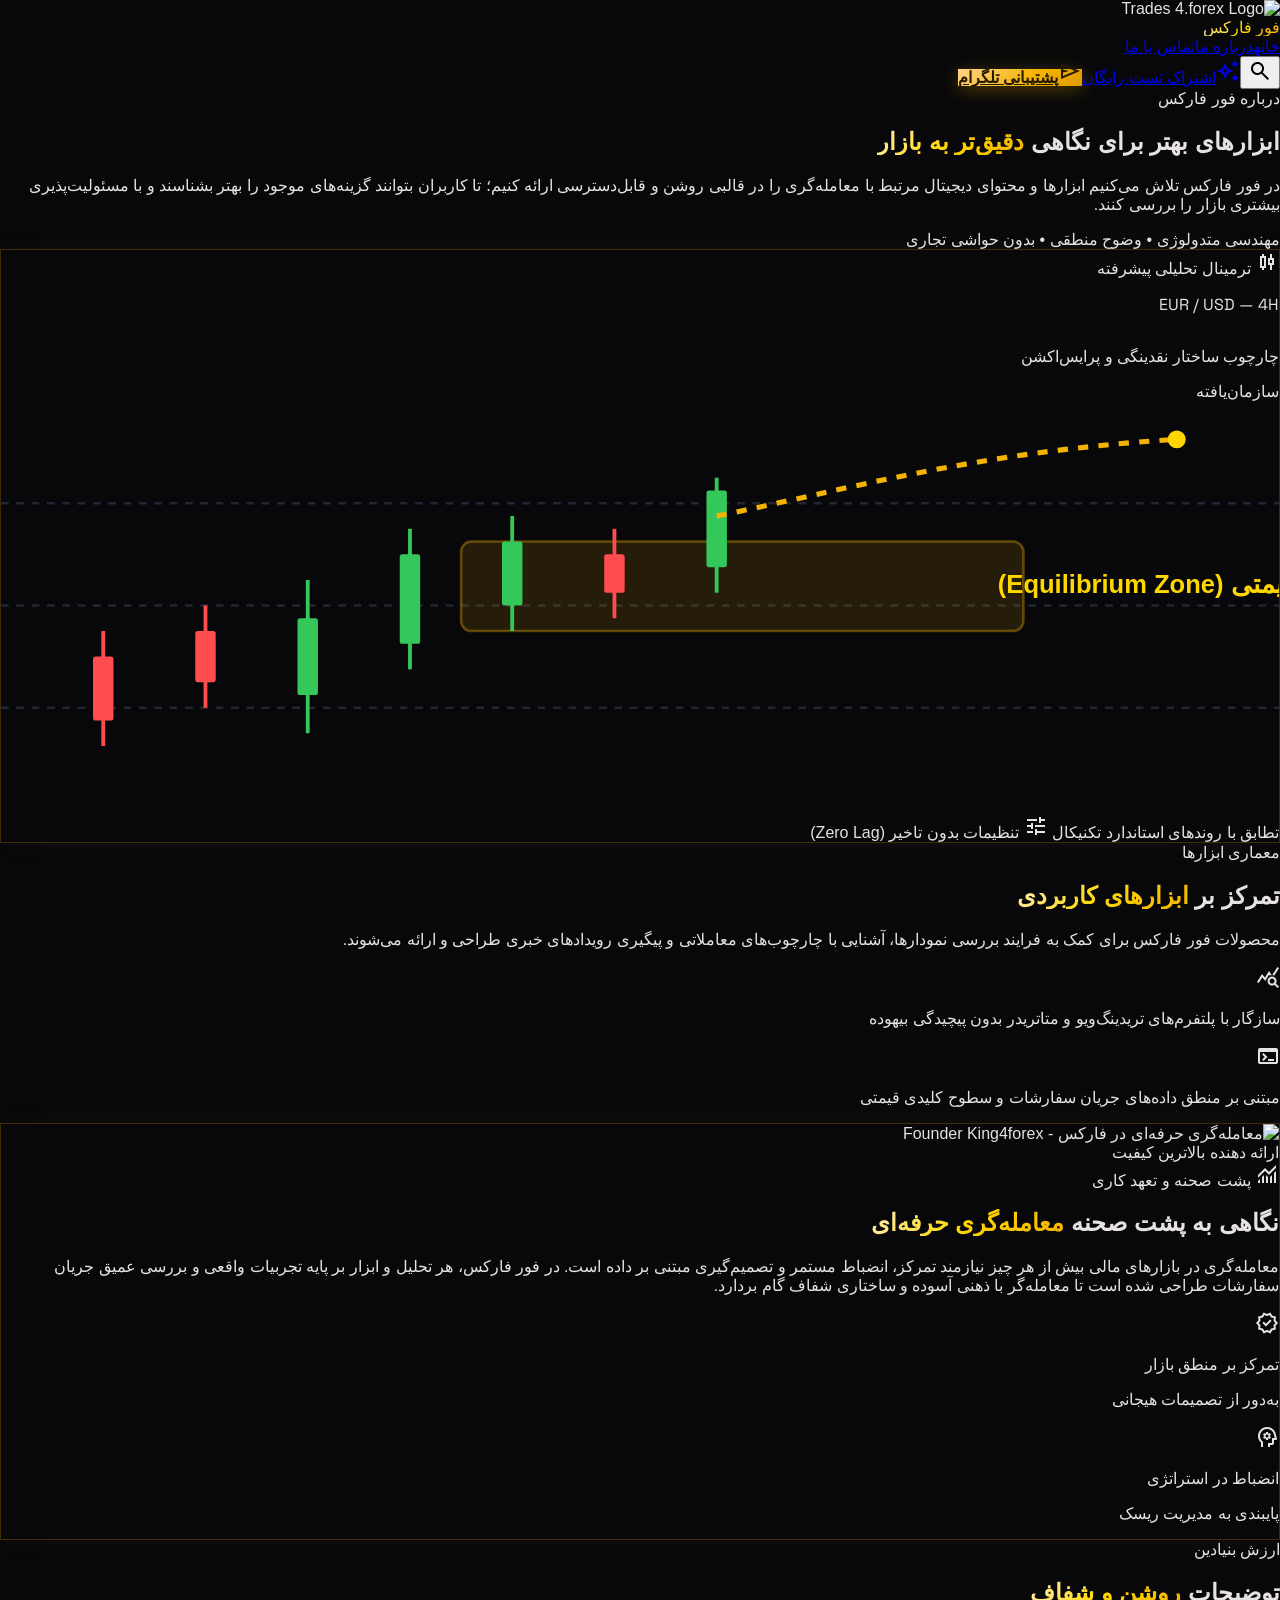
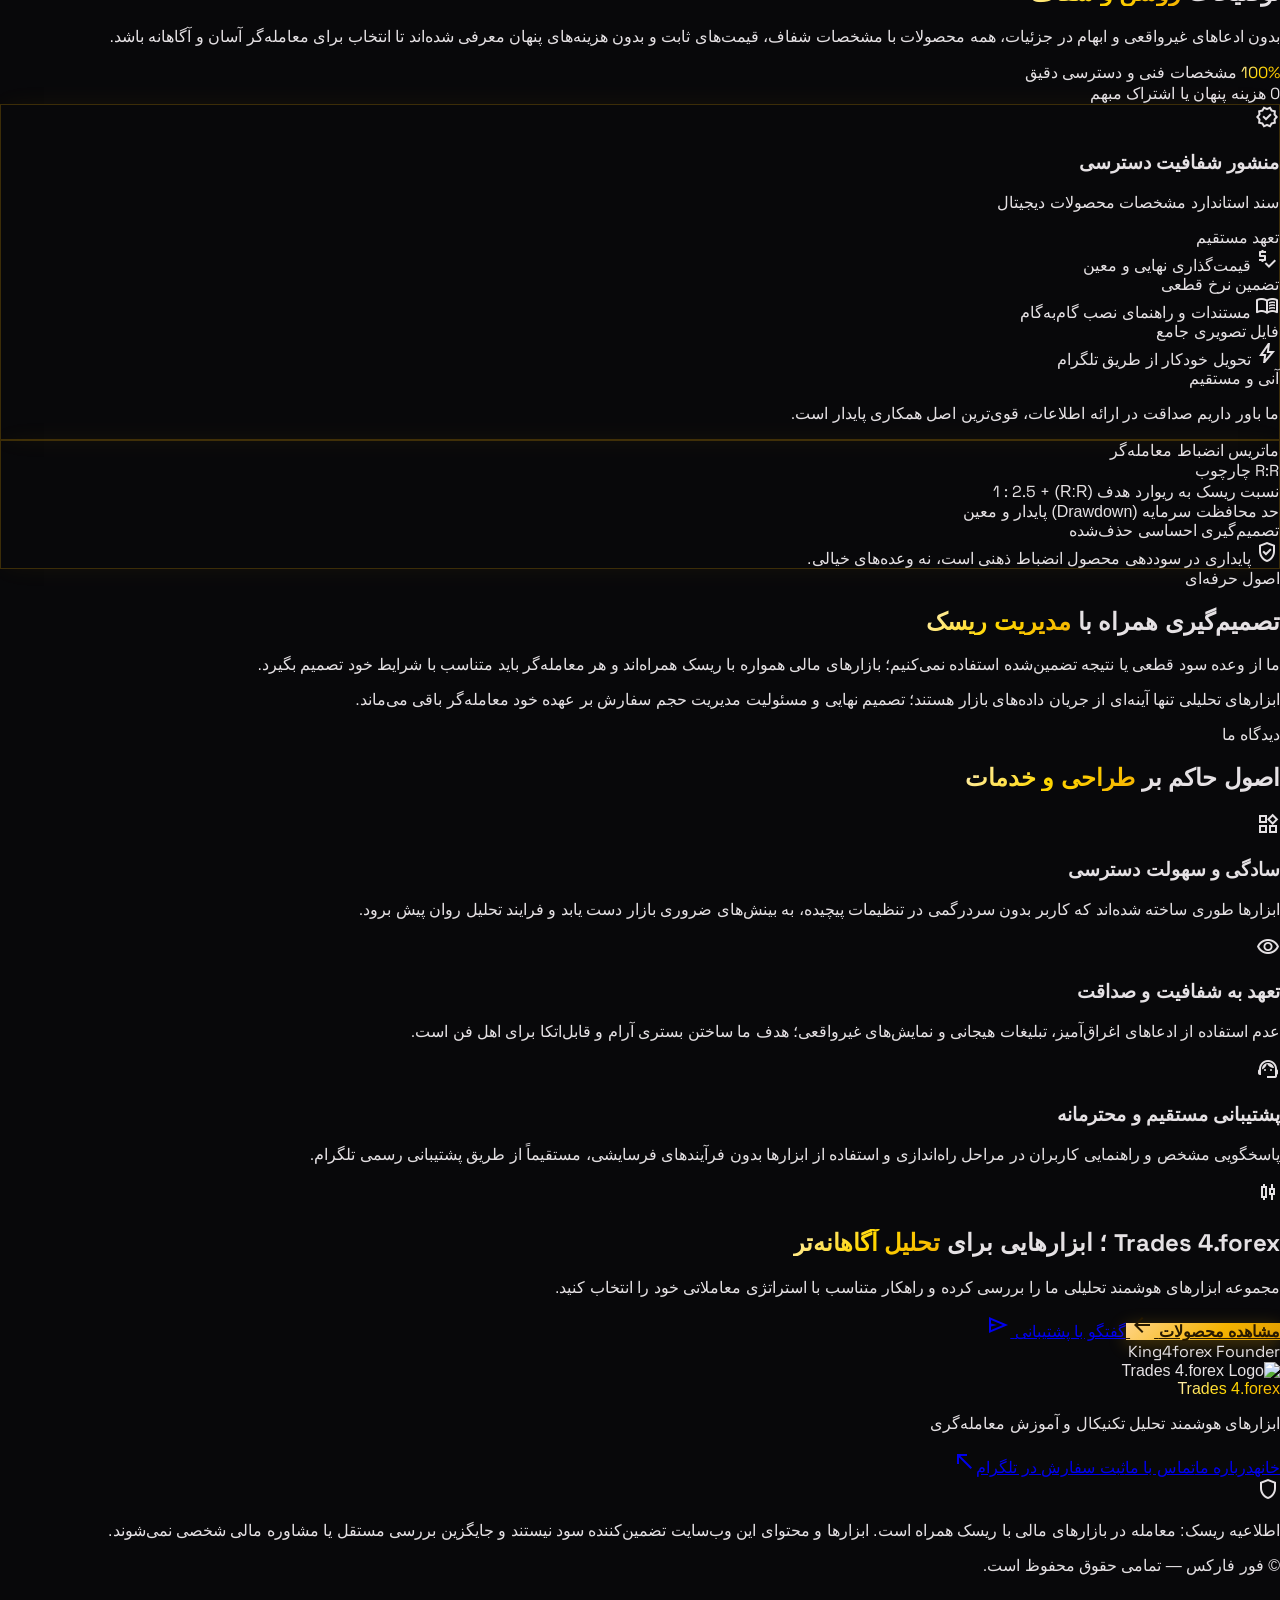
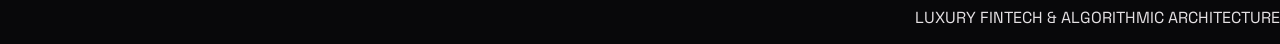
==== commit 9cbd7bfc: "Add files via upload" ====
--- a/about.html
+++ b/about.html
@@ -1,81 +1,165 @@
-<!DOCTYPE html>
-
-<html dir="rtl" lang="fa"><head><meta charset="utf-8"/><meta content="width=device-width, initial-scale=1.0" name="viewport"/><meta content="web_standard" name="shell-type"/><link href="https://cdn.jsdelivr.net/gh/rastikerdar/vazirmatn@v33.003/Vazirmatn-font-face.css" rel="stylesheet"/><link href="https://fonts.googleapis.com/css2?family=Material+Symbols+Outlined:opsz,wght,FILL,GRAD@20..48,100..700,0..1,-50..200" rel="stylesheet"/>
-<link href="https://fonts.googleapis.com/css2?family=Material+Symbols+Outlined:wght,FILL@100..700,0..1&amp;display=swap" rel="stylesheet"/><style>@layer base{html,body{margin:0;padding:0;font-family:'Vazirmatn',sans-serif;}body{overscroll-behavior:none;}main>:first-child{margin-top:0!important;}main>:last-child{margin-bottom:0!important;}}::-webkit-scrollbar{display:none;}</style><script src="https://cdn.tailwindcss.com"></script><script id="tailwind-config">tailwind.config = { darkMode: "class", theme: { extend: { "colors": { "on-primary-fixed": "#001b3f", "tertiary-fixed": "#a5eeff", "primary-container": "#0071e3", "canvas-pure": "#FFFFFF", "inverse-on-surface": "#f1f0f5", "on-secondary": "#ffffff", "surface-container-low": "#f4f3f8", "on-tertiary": "#ffffff", "surface-variant": "#e3e2e7", "error-container": "#ffdad6", "border-hairline": "rgba(0, 0, 0, 0.08)", "on-error": "#ffffff", "chart-bullish": "#34C759", "chart-bearish": "#FF3B30", "surface-container": "#eeedf3", "on-primary-fixed-variant": "#00458f", "on-primary": "#ffffff", "outline": "#717785", "on-background": "#1a1b1f", "text-primary": "#1D1D1F", "border-glass": "rgba(255, 255, 255, 0.65)", "outline-variant": "#c1c6d6", "primary": "#0059b5", "on-tertiary-container": "#f3fcff", "text-secondary": "#6E6E73", "secondary-fixed": "#e4e2e4", "surface-container-highest": "#e3e2e7", "tertiary-container": "#007f92", "on-secondary-fixed-variant": "#474649", "inverse-surface": "#2f3034", "surface-dim": "#dad9df", "secondary-container": "#e2dfe1", "on-secondary-fixed": "#1b1b1d", "on-surface-variant": "#414753", "on-primary-container": "#fcfbff", "surface-neutral": "#F5F5F7", "on-error-container": "#93000a", "text-tertiary": "#86868B", "primary-fixed": "d7e2ff", "inverse-primary": "#abc7ff", "canvas-subtle": "#FBFBFD", "surface-tint": "#005cbb", "on-tertiary-fixed-variant": "#004e5a", "surface": "#faf8fe", "tertiary": "#006473", "background": "#faf8fe", "primary-fixed-dim": "#abc7ff", "on-surface": "#1a1b1f", "error": "#ba1a1a", "chart-slate": "#48484A", "secondary": "#5f5e60", "on-tertiary-fixed": "#001f25", "on-secondary-container": "#636264", "surface-neutral-dark": "#E8E8ED", "surface-container-lowest": "#ffffff", "surface-container-high": "#e9e7ed", "secondary-fixed-dim": "#c8c6c8", "surface-bright": "#faf8fe", "tertiary-fixed-dim": "#61d6ee" }, "borderRadius": { "DEFAULT": "1rem", "lg": "2rem", "xl": "3rem", "full": "9999px" }, "spacing": { "space-lg": "1.5rem", "space-sm": "0.5rem", "space-xl": "2.5rem", "gutter-lg": "2rem", "margin": "1.5rem", "gutter-sm": "1rem", "margin-lg": "5rem", "margin-md": "3rem", "gutter": "1.5rem", "space-2xl": "4rem", "space-3xl": "6rem", "space-xs": "0.25rem", "space-md": "1rem" }, "fontFamily": { "headline-md": ["Vazirmatn", "Plus Jakarta Sans"], "headline-sm": ["Vazirmatn", "Plus Jakarta Sans"], "label-lg": ["Vazirmatn", "Plus Jakarta Sans"], "body-lg": ["Vazirmatn", "Plus Jakarta Sans"], "body-md": ["Vazirmatn", "Plus Jakarta Sans"], "body-sm": ["Vazirmatn", "Plus Jakarta Sans"], "headline-lg": ["Vazirmatn", "Plus Jakarta Sans"], "headline-xl-mobile": ["Vazirmatn", "Plus Jakarta Sans"], "label-md": ["Vazirmatn", "Plus Jakarta Sans"], "display-hero": ["Vazirmatn", "Plus Jakarta Sans"], "headline-xl": ["Vazirmatn", "Plus Jakarta Sans"], "label-sm": ["Vazirmatn", "Plus Jakarta Sans"], "body-xl": ["Vazirmatn", "Plus Jakarta Sans"], "display-hero-mobile": ["Vazirmatn", "Plus Jakarta Sans"] }, "fontSize": { "headline-md": ["22px", { "lineHeight": "32px", "letterSpacing": "-0.01em", "fontWeight": "600" }], "headline-sm": ["18px", { "lineHeight": "28px", "fontWeight": "600" }], "label-lg": ["15px", { "lineHeight": "20px", "fontWeight": "600" }], "body-lg": ["17px", { "lineHeight": "28px", "fontWeight": "400" }], "body-md": ["15px", { "lineHeight": "24px", "fontWeight": "400" }], "body-sm": ["13px", { "lineHeight": "20px", "fontWeight": "400" }], "headline-lg": ["28px", { "lineHeight": "38px", "letterSpacing": "-0.015em", "fontWeight": "700" }], "headline-xl-mobile": ["28px", { "lineHeight": "38px", "letterSpacing": "-0.015em", "fontWeight": "700" }], "label-md": ["13px", { "lineHeight": "18px", "fontWeight": "500" }], "display-hero": ["56px", { "lineHeight": "72px", "letterSpacing": "-0.03em", "fontWeight": "800" }], "headline-xl": ["40px", { "lineHeight": "52px", "letterSpacing": "-0.025em", "fontWeight": "700" }], "label-sm": ["11px", { "lineHeight": "16px", "letterSpacing": "0.04em", "fontWeight": "600" }], "body-xl": ["20px", { "lineHeight": "34px", "fontWeight": "400" }], "display-hero-mobile": ["36px", { "lineHeight": "48px", "letterSpacing": "-0.02em", "fontWeight": "800" }] } } } };</script><style>*, ::before, ::after{--tw-border-spacing-x:0;--tw-border-spacing-y:0;--tw-translate-x:0;--tw-translate-y:0;--tw-rotate:0;--tw-skew-x:0;--tw-skew-y:0;--tw-scale-x:1;--tw-scale-y:1;--tw-pan-x: ;--tw-pan-y: ;--tw-pinch-zoom: ;--tw-scroll-snap-strictness:proximity;--tw-gradient-from-position: ;--tw-gradient-via-position: ;--tw-gradient-to-position: ;--tw-ordinal: ;--tw-slashed-zero: ;--tw-numeric-figure: ;--tw-numeric-spacing: ;--tw-numeric-fraction: ;--tw-ring-inset: ;--tw-ring-offset-width:0px;--tw-ring-offset-color:#fff;--tw-ring-color:rgb(59 130 246 / 0.5);--tw-ring-offset-shadow:0 0 #0000;--tw-ring-shadow:0 0 #0000;--tw-shadow:0 0 #0000;--tw-shadow-colored:0 0 #0000;--tw-blur: ;--tw-brightness: ;--tw-contrast: ;--tw-grayscale: ;--tw-hue-rotate: ;--tw-invert: ;--tw-saturate: ;--tw-sepia: ;--tw-drop-shadow: ;--tw-backdrop-blur: ;--tw-backdrop-brightness: ;--tw-backdrop-contrast: ;--tw-backdrop-grayscale: ;--tw-backdrop-hue-rotate: ;--tw-backdrop-invert: ;--tw-backdrop-opacity: ;--tw-backdrop-saturate: ;--tw-backdrop-sepia: ;--tw-contain-size: ;--tw-contain-layout: ;--tw-contain-paint: ;--tw-contain-style: }::backdrop{--tw-border-spacing-x:0;--tw-border-spacing-y:0;--tw-translate-x:0;--tw-translate-y:0;--tw-rotate:0;--tw-skew-x:0;--tw-skew-y:0;--tw-scale-x:1;--tw-scale-y:1;--tw-pan-x: ;--tw-pan-y: ;--tw-pinch-zoom: ;--tw-scroll-snap-strictness:proximity;--tw-gradient-from-position: ;--tw-gradient-via-position: ;--tw-gradient-to-position: ;--tw-ordinal: ;--tw-slashed-zero: ;--tw-numeric-figure: ;--tw-numeric-spacing: ;--tw-numeric-fraction: ;--tw-ring-inset: ;--tw-ring-offset-width:0px;--tw-ring-offset-color:#fff;--tw-ring-color:rgb(59 130 246 / 0.5);--tw-ring-offset-shadow:0 0 #0000;--tw-ring-shadow:0 0 #0000;--tw-shadow:0 0 #0000;--tw-shadow-colored:0 0 #0000;--tw-blur: ;--tw-brightness: ;--tw-contrast: ;--tw-grayscale: ;--tw-hue-rotate: ;--tw-invert: ;--tw-saturate: ;--tw-sepia: ;--tw-drop-shadow: ;--tw-backdrop-blur: ;--tw-backdrop-brightness: ;--tw-backdrop-contrast: ;--tw-backdrop-grayscale: ;--tw-backdrop-hue-rotate: ;--tw-backdrop-invert: ;--tw-backdrop-opacity: ;--tw-backdrop-saturate: ;--tw-backdrop-sepia: ;--tw-contain-size: ;--tw-contain-layout: ;--tw-contain-paint: ;--tw-contain-style: }/* ! tailwindcss v3.4.17 | MIT License | https://tailwindcss.com */*,::after,::before{box-sizing:border-box;border-width:0;border-style:solid;border-color:#e5e7eb}::after,::before{--tw-content:''}:host,html{line-height:1.5;-webkit-text-size-adjust:100%;-moz-tab-size:4;tab-size:4;font-family:ui-sans-serif, system-ui, sans-serif, "Apple Color Emoji", "Segoe UI Emoji", "Segoe UI Symbol", "Noto Color Emoji";font-feature-settings:normal;font-variation-settings:normal;-webkit-tap-highlight-color:transparent}body{margin:0;line-height:inherit}hr{height:0;color:inherit;border-top-width:1px}abbr:where([title]){-webkit-text-decoration:underline dotted;text-decoration:underline dotted}h1,h2,h3,h4,h5,h6{font-size:inherit;font-weight:inherit}a{color:inherit;text-decoration:inherit}b,strong{font-weight:bolder}code,kbd,pre,samp{font-family:ui-monospace, SFMono-Regular, Menlo, Monaco, Consolas, "Liberation Mono", "Courier New", monospace;font-feature-settings:normal;font-variation-settings:normal;font-size:1em}small{font-size:80%}sub,sup{font-size:75%;line-height:0;position:relative;vertical-align:baseline}sub{bottom:-.25em}sup{top:-.5em}table{text-indent:0;border-color:inherit;border-collapse:collapse}button,input,optgroup,select,textarea{font-family:inherit;font-feature-settings:inherit;font-variation-settings:inherit;font-size:100%;font-weight:inherit;line-height:inherit;letter-spacing:inherit;color:inherit;margin:0;padding:0}button,select{text-transform:none}button,input:where([type=button]),input:where([type=reset]),input:where([type=submit]){-webkit-appearance:button;background-color:transparent;background-image:none}:-moz-focusring{outline:auto}:-moz-ui-invalid{box-shadow:none}progress{vertical-align:baseline}::-webkit-inner-spin-button,::-webkit-outer-spin-button{height:auto}[type=search]{-webkit-appearance:textfield;outline-offset:-2px}::-webkit-search-decoration{-webkit-appearance:none}::-webkit-file-upload-button{-webkit-appearance:button;font:inherit}summary{display:list-item}blockquote,dd,dl,figure,h1,h2,h3,h4,h5,h6,hr,p,pre{margin:0}fieldset{margin:0;padding:0}legend{padding:0}menu,ol,ul{list-style:none;margin:0;padding:0}dialog{padding:0}textarea{resize:vertical}input::placeholder,textarea::placeholder{opacity:1;color:#9ca3af}[role=button],button{cursor:pointer}:disabled{cursor:default}audio,canvas,embed,iframe,img,object,svg,video{display:block;vertical-align:middle}img,video{max-width:100%;height:auto}[hidden]:where(:not([hidden=until-found])){display:none}.pointer-events-none{pointer-events:none}.fixed{position:fixed}.absolute{position:absolute}.relative{position:relative}.inset-0{inset:0px}.left-0{left:0px}.right-0{right:0px}.top-0{top:0px}.z-50{z-index:50}.order-1{order:1}.order-2{order:2}.mx-auto{margin-left:auto;margin-right:auto}.my-space-lg{margin-top:1.5rem;margin-bottom:1.5rem}.mb-1{margin-bottom:0.25rem}.mb-space-2xl{margin-bottom:4rem}.mb-space-lg{margin-bottom:1.5rem}.mb-space-md{margin-bottom:1rem}.mb-space-sm{margin-bottom:0.5rem}.mb-space-xl{margin-bottom:2.5rem}.mb-space-xs{margin-bottom:0.25rem}.mt-0\.5{margin-top:0.125rem}.mt-space-2xl{margin-top:4rem}.mt-space-lg{margin-top:1.5rem}.mt-space-md{margin-top:1rem}.mt-space-xl{margin-top:2.5rem}.block{display:block}.inline-block{display:inline-block}.flex{display:flex}.inline-flex{display:inline-flex}.grid{display:grid}.hidden{display:none}.h-1\.5{height:0.375rem}.h-10{height:2.5rem}.h-12{height:3rem}.h-14{height:3.5rem}.h-16{height:4rem}.h-2{height:0.5rem}.h-2\.5{height:0.625rem}.h-3{height:0.75rem}.h-44{height:11rem}.h-7{height:1.75rem}.h-8{height:2rem}.h-9{height:2.25rem}.h-\[640px\]{height:640px}.h-full{height:100%}.min-h-\[calc\(884px-16rem\)\]{min-height:calc(884px - 16rem)}.w-1\.5{width:0.375rem}.w-10{width:2.5rem}.w-12{width:3rem}.w-14{width:3.5rem}.w-2\.5{width:0.625rem}.w-3{width:0.75rem}.w-8{width:2rem}.w-9{width:2.25rem}.w-\[28\%\]{width:28%}.w-\[640px\]{width:640px}.w-\[72\%\]{width:72%}.w-auto{width:auto}.w-full{width:100%}.max-w-2xl{max-width:42rem}.max-w-4xl{max-width:56rem}.max-w-5xl{max-width:64rem}.max-w-6xl{max-width:72rem}.max-w-7xl{max-width:80rem}.max-w-md{max-width:28rem}.max-w-xl{max-width:36rem}.shrink-0{flex-shrink:0}.-translate-y-12{--tw-translate-y:-3rem;transform:translate(var(--tw-translate-x), var(--tw-translate-y)) rotate(var(--tw-rotate)) skewX(var(--tw-skew-x)) skewY(var(--tw-skew-y)) scaleX(var(--tw-scale-x)) scaleY(var(--tw-scale-y))}.transform{transform:translate(var(--tw-translate-x), var(--tw-translate-y)) rotate(var(--tw-rotate)) skewX(var(--tw-skew-x)) skewY(var(--tw-skew-y)) scaleX(var(--tw-scale-x)) scaleY(var(--tw-scale-y))}@keyframes pulse{50%{opacity:.5}}.animate-pulse{animation:pulse 2s cubic-bezier(0.4, 0, 0.6, 1) infinite}.grid-cols-1{grid-template-columns:repeat(1, minmax(0, 1fr))}.grid-cols-2{grid-template-columns:repeat(2, minmax(0, 1fr))}.flex-col{flex-direction:column}.flex-wrap{flex-wrap:wrap}.items-start{align-items:flex-start}.items-center{align-items:center}.justify-center{justify-content:center}.justify-between{justify-content:space-between}.gap-space-lg{gap:1.5rem}.gap-space-md{gap:1rem}.gap-space-sm{gap:0.5rem}.gap-space-xl{gap:2.5rem}.gap-space-xs{gap:0.25rem}.space-y-space-md > :not([hidden]) ~ :not([hidden]){--tw-space-y-reverse:0;margin-top:calc(1rem * calc(1 - var(--tw-space-y-reverse)));margin-bottom:calc(1rem * var(--tw-space-y-reverse))}.overflow-hidden{overflow:hidden}.overflow-visible{overflow:visible}.rounded{border-radius:1rem}.rounded-full{border-radius:9999px}.rounded-lg{border-radius:2rem}.rounded-xl{border-radius:3rem}.border-b{border-bottom-width:1px}.border-r-4{border-right-width:4px}.border-t{border-top-width:1px}.border-border-hairline{border-color:rgba(0, 0, 0, 0.08)}.border-primary{--tw-border-opacity:1;border-color:rgb(0 89 181 / var(--tw-border-opacity, 1))}.border-white\/10{border-color:rgb(255 255 255 / 0.1)}.bg-\[\#1D1D1F\]{--tw-bg-opacity:1;background-color:rgb(29 29 31 / var(--tw-bg-opacity, 1))}.bg-canvas-pure{--tw-bg-opacity:1;background-color:rgb(255 255 255 / var(--tw-bg-opacity, 1))}.bg-canvas-subtle{--tw-bg-opacity:1;background-color:rgb(251 251 253 / var(--tw-bg-opacity, 1))}.bg-chart-bearish{--tw-bg-opacity:1;background-color:rgb(255 59 48 / var(--tw-bg-opacity, 1))}.bg-chart-bullish{--tw-bg-opacity:1;background-color:rgb(52 199 89 / var(--tw-bg-opacity, 1))}.bg-primary{--tw-bg-opacity:1;background-color:rgb(0 89 181 / var(--tw-bg-opacity, 1))}.bg-primary-container{--tw-bg-opacity:1;background-color:rgb(0 113 227 / var(--tw-bg-opacity, 1))}.bg-surface-container-highest\/20{background-color:rgb(227 226 231 / 0.2)}.bg-surface-neutral{--tw-bg-opacity:1;background-color:rgb(245 245 247 / var(--tw-bg-opacity, 1))}.bg-surface-neutral-dark{--tw-bg-opacity:1;background-color:rgb(232 232 237 / var(--tw-bg-opacity, 1))}.bg-surface-neutral-dark\/40{background-color:rgb(232 232 237 / 0.4)}.bg-white\/5{background-color:rgb(255 255 255 / 0.05)}.bg-white\/80{background-color:rgb(255 255 255 / 0.8)}.bg-gradient-to-tr{background-image:linear-gradient(to top right, var(--tw-gradient-stops))}.from-primary-fixed-dim\/40{--tw-gradient-from:rgb(171 199 255 / 0.4) var(--tw-gradient-from-position);--tw-gradient-to:rgb(171 199 255 / 0) var(--tw-gradient-to-position);--tw-gradient-stops:var(--tw-gradient-from), var(--tw-gradient-to)}.via-surface-variant\/20{--tw-gradient-to:rgb(227 226 231 / 0)  var(--tw-gradient-to-position);--tw-gradient-stops:var(--tw-gradient-from), rgb(227 226 231 / 0.2) var(--tw-gradient-via-position), var(--tw-gradient-to)}.to-transparent{--tw-gradient-to:transparent var(--tw-gradient-to-position)}.object-contain{object-fit:contain}.p-3{padding:0.75rem}.p-space-lg{padding:1.5rem}.p-space-md{padding:1rem}.p-space-xl{padding:2.5rem}.px-2\.5{padding-left:0.625rem;padding-right:0.625rem}.px-3{padding-left:0.75rem;padding-right:0.75rem}.px-3\.5{padding-left:0.875rem;padding-right:0.875rem}.px-6{padding-left:1.5rem;padding-right:1.5rem}.px-8{padding-left:2rem;padding-right:2rem}.px-space-md{padding-left:1rem;padding-right:1rem}.py-0\.5{padding-top:0.125rem;padding-bottom:0.125rem}.py-1{padding-top:0.25rem;padding-bottom:0.25rem}.py-2{padding-top:0.5rem;padding-bottom:0.5rem}.py-3\.5{padding-top:0.875rem;padding-bottom:0.875rem}.py-space-2xl{padding-top:4rem;padding-bottom:4rem}.py-space-lg{padding-top:1.5rem;padding-bottom:1.5rem}.pb-space-lg{padding-bottom:1.5rem}.pb-space-md{padding-bottom:1rem}.pb-space-xl{padding-bottom:2.5rem}.pt-16{padding-top:4rem}.pt-space-md{padding-top:1rem}.pt-space-sm{padding-top:0.5rem}.pt-space-xs{padding-top:0.25rem}.text-center{text-align:center}.text-right{text-align:right}.font-body-lg{font-family:Vazirmatn, Plus Jakarta Sans}.font-body-md{font-family:Vazirmatn, Plus Jakarta Sans}.font-body-sm{font-family:Vazirmatn, Plus Jakarta Sans}.font-body-xl{font-family:Vazirmatn, Plus Jakarta Sans}.font-display-hero{font-family:Vazirmatn, Plus Jakarta Sans}.font-headline-lg{font-family:Vazirmatn, Plus Jakarta Sans}.font-headline-md{font-family:Vazirmatn, Plus Jakarta Sans}.font-headline-sm{font-family:Vazirmatn, Plus Jakarta Sans}.font-headline-xl{font-family:Vazirmatn, Plus Jakarta Sans}.font-label-lg{font-family:Vazirmatn, Plus Jakarta Sans}.font-label-md{font-family:Vazirmatn, Plus Jakarta Sans}.font-label-sm{font-family:Vazirmatn, Plus Jakarta Sans}.text-\[14px\]{font-size:14px}.text-\[15px\]{font-size:15px}.text-\[16px\]{font-size:16px}.text-\[18px\]{font-size:18px}.text-\[20px\]{font-size:20px}.text-\[26px\]{font-size:26px}.text-\[30px\]{font-size:30px}.text-body-lg{font-size:17px;line-height:28px;font-weight:400}.text-body-md{font-size:15px;line-height:24px;font-weight:400}.text-body-sm{font-size:13px;line-height:20px;font-weight:400}.text-body-xl{font-size:20px;line-height:34px;font-weight:400}.text-display-hero{font-size:56px;line-height:72px;letter-spacing:-0.03em;font-weight:800}.text-headline-lg{font-size:28px;line-height:38px;letter-spacing:-0.015em;font-weight:700}.text-headline-md{font-size:22px;line-height:32px;letter-spacing:-0.01em;font-weight:600}.text-headline-sm{font-size:18px;line-height:28px;font-weight:600}.text-headline-xl{font-size:40px;line-height:52px;letter-spacing:-0.025em;font-weight:700}.text-label-lg{font-size:15px;line-height:20px;font-weight:600}.text-label-md{font-size:13px;line-height:18px;font-weight:500}.text-label-sm{font-size:11px;line-height:16px;letter-spacing:0.04em;font-weight:600}.font-bold{font-weight:700}.font-medium{font-weight:500}.font-semibold{font-weight:600}.uppercase{text-transform:uppercase}.leading-relaxed{line-height:1.625}.tracking-tight{letter-spacing:-0.025em}.tracking-wide{letter-spacing:0.025em}.tracking-widest{letter-spacing:0.1em}.text-canvas-pure{--tw-text-opacity:1;color:rgb(255 255 255 / var(--tw-text-opacity, 1))}.text-chart-bearish{--tw-text-opacity:1;color:rgb(255 59 48 / var(--tw-text-opacity, 1))}.text-chart-bullish{--tw-text-opacity:1;color:rgb(52 199 89 / var(--tw-text-opacity, 1))}.text-on-primary{--tw-text-opacity:1;color:rgb(255 255 255 / var(--tw-text-opacity, 1))}.text-on-primary-container{--tw-text-opacity:1;color:rgb(252 251 255 / var(--tw-text-opacity, 1))}.text-on-surface{--tw-text-opacity:1;color:rgb(26 27 31 / var(--tw-text-opacity, 1))}.text-on-surface-variant{--tw-text-opacity:1;color:rgb(65 71 83 / var(--tw-text-opacity, 1))}.text-primary{--tw-text-opacity:1;color:rgb(0 89 181 / var(--tw-text-opacity, 1))}.text-surface-neutral{--tw-text-opacity:1;color:rgb(245 245 247 / var(--tw-text-opacity, 1))}.text-surface-variant{--tw-text-opacity:1;color:rgb(227 226 231 / var(--tw-text-opacity, 1))}.text-text-primary{--tw-text-opacity:1;color:rgb(29 29 31 / var(--tw-text-opacity, 1))}.text-text-secondary{--tw-text-opacity:1;color:rgb(110 110 115 / var(--tw-text-opacity, 1))}.text-text-tertiary{--tw-text-opacity:1;color:rgb(134 134 139 / var(--tw-text-opacity, 1))}.antialiased{-webkit-font-smoothing:antialiased;-moz-osx-font-smoothing:grayscale}.opacity-30{opacity:0.3}.shadow-\[0_1px_8px_rgba\(0\2c 0\2c 0\2c 0\.04\)\]{--tw-shadow:0 1px 8px rgba(0,0,0,0.04);--tw-shadow-colored:0 1px 8px var(--tw-shadow-color);box-shadow:var(--tw-ring-offset-shadow, 0 0 #0000), var(--tw-ring-shadow, 0 0 #0000), var(--tw-shadow)}.shadow-\[0_2px_8px_rgba\(0\2c 113\2c 227\2c 0\.2\)\]{--tw-shadow:0 2px 8px rgba(0,113,227,0.2);--tw-shadow-colored:0 2px 8px var(--tw-shadow-color);box-shadow:var(--tw-ring-offset-shadow, 0 0 #0000), var(--tw-ring-shadow, 0 0 #0000), var(--tw-shadow)}.shadow-\[0_4px_16px_rgba\(0\2c 113\2c 227\2c 0\.25\)\]{--tw-shadow:0 4px 16px rgba(0,113,227,0.25);--tw-shadow-colored:0 4px 16px var(--tw-shadow-color);box-shadow:var(--tw-ring-offset-shadow, 0 0 #0000), var(--tw-ring-shadow, 0 0 #0000), var(--tw-shadow)}.shadow-sm{--tw-shadow:0 1px 2px 0 rgb(0 0 0 / 0.05);--tw-shadow-colored:0 1px 2px 0 var(--tw-shadow-color);box-shadow:var(--tw-ring-offset-shadow, 0 0 #0000), var(--tw-ring-shadow, 0 0 #0000), var(--tw-shadow)}.shadow-xl{--tw-shadow:0 20px 25px -5px rgb(0 0 0 / 0.1), 0 8px 10px -6px rgb(0 0 0 / 0.1);--tw-shadow-colored:0 20px 25px -5px var(--tw-shadow-color), 0 8px 10px -6px var(--tw-shadow-color);box-shadow:var(--tw-ring-offset-shadow, 0 0 #0000), var(--tw-ring-shadow, 0 0 #0000), var(--tw-shadow)}.blur-3xl{--tw-blur:blur(64px);filter:var(--tw-blur) var(--tw-brightness) var(--tw-contrast) var(--tw-grayscale) var(--tw-hue-rotate) var(--tw-invert) var(--tw-saturate) var(--tw-sepia) var(--tw-drop-shadow)}.backdrop-blur-md{--tw-backdrop-blur:blur(12px);-webkit-backdrop-filter:var(--tw-backdrop-blur) var(--tw-backdrop-brightness) var(--tw-backdrop-contrast) var(--tw-backdrop-grayscale) var(--tw-backdrop-hue-rotate) var(--tw-backdrop-invert) var(--tw-backdrop-opacity) var(--tw-backdrop-saturate) var(--tw-backdrop-sepia);backdrop-filter:var(--tw-backdrop-blur) var(--tw-backdrop-brightness) var(--tw-backdrop-contrast) var(--tw-backdrop-grayscale) var(--tw-backdrop-hue-rotate) var(--tw-backdrop-invert) var(--tw-backdrop-opacity) var(--tw-backdrop-saturate) var(--tw-backdrop-sepia)}.backdrop-blur-xl{--tw-backdrop-blur:blur(24px);-webkit-backdrop-filter:var(--tw-backdrop-blur) var(--tw-backdrop-brightness) var(--tw-backdrop-contrast) var(--tw-backdrop-grayscale) var(--tw-backdrop-hue-rotate) var(--tw-backdrop-invert) var(--tw-backdrop-opacity) var(--tw-backdrop-saturate) var(--tw-backdrop-sepia);backdrop-filter:var(--tw-backdrop-blur) var(--tw-backdrop-brightness) var(--tw-backdrop-contrast) var(--tw-backdrop-grayscale) var(--tw-backdrop-hue-rotate) var(--tw-backdrop-invert) var(--tw-backdrop-opacity) var(--tw-backdrop-saturate) var(--tw-backdrop-sepia)}.transition-all{transition-property:all;transition-timing-function:cubic-bezier(0.4, 0, 0.2, 1);transition-duration:150ms}.transition-colors{transition-property:color, background-color, border-color, fill, stroke, -webkit-text-decoration-color;transition-property:color, background-color, border-color, text-decoration-color, fill, stroke;transition-property:color, background-color, border-color, text-decoration-color, fill, stroke, -webkit-text-decoration-color;transition-timing-function:cubic-bezier(0.4, 0, 0.2, 1);transition-duration:150ms}.transition-shadow{transition-property:box-shadow;transition-timing-function:cubic-bezier(0.4, 0, 0.2, 1);transition-duration:150ms}.selection\:bg-primary-container *::selection{--tw-bg-opacity:1;background-color:rgb(0 113 227 / var(--tw-bg-opacity, 1))}.selection\:text-on-primary *::selection{--tw-text-opacity:1;color:rgb(255 255 255 / var(--tw-text-opacity, 1))}.selection\:bg-primary-container::selection{--tw-bg-opacity:1;background-color:rgb(0 113 227 / var(--tw-bg-opacity, 1))}.selection\:text-on-primary::selection{--tw-text-opacity:1;color:rgb(255 255 255 / var(--tw-text-opacity, 1))}.hover\:bg-surface-neutral:hover{--tw-bg-opacity:1;background-color:rgb(245 245 247 / var(--tw-bg-opacity, 1))}.hover\:bg-surface-neutral-dark:hover{--tw-bg-opacity:1;background-color:rgb(232 232 237 / var(--tw-bg-opacity, 1))}.hover\:text-on-surface:hover{--tw-text-opacity:1;color:rgb(26 27 31 / var(--tw-text-opacity, 1))}.hover\:text-on-surface-variant:hover{--tw-text-opacity:1;color:rgb(65 71 83 / var(--tw-text-opacity, 1))}.hover\:text-primary:hover{--tw-text-opacity:1;color:rgb(0 89 181 / var(--tw-text-opacity, 1))}.hover\:opacity-95:hover{opacity:0.95}.hover\:shadow-md:hover{--tw-shadow:0 4px 6px -1px rgb(0 0 0 / 0.1), 0 2px 4px -2px rgb(0 0 0 / 0.1);--tw-shadow-colored:0 4px 6px -1px var(--tw-shadow-color), 0 2px 4px -2px var(--tw-shadow-color);box-shadow:var(--tw-ring-offset-shadow, 0 0 #0000), var(--tw-ring-shadow, 0 0 #0000), var(--tw-shadow)}@media (min-width: 640px){.sm\:inline-flex{display:inline-flex}.sm\:flex-row{flex-direction:row}}@media (min-width: 768px){.md\:flex{display:flex}.md\:grid-cols-3{grid-template-columns:repeat(3, minmax(0, 1fr))}.md\:flex-row{flex-direction:row}.md\:items-start{align-items:flex-start}.md\:p-space-xl{padding:2.5rem}.md\:py-space-3xl{padding-top:6rem;padding-bottom:6rem}}@media (min-width: 1024px){.lg\:order-1{order:1}.lg\:order-2{order:2}.lg\:col-span-5{grid-column:span 5 / span 5}.lg\:col-span-7{grid-column:span 7 / span 7}.lg\:grid-cols-12{grid-template-columns:repeat(12, minmax(0, 1fr))}.lg\:gap-space-2xl{gap:4rem}.lg\:px-12{padding-left:3rem;padding-right:3rem}}</style><title>درباره فور فارکس</title><link href="assets/site.css" rel="stylesheet"/></head><body class="bg-canvas-subtle font-body-md text-on-surface antialiased selection:bg-primary-container selection:text-on-primary" data-mode="connect"><header class="fixed top-0 left-0 right-0 z-50 bg-white/80 backdrop-blur-xl saturate-180 shadow-[0_1px_8px_rgba(0,0,0,0.04)]"><div class="h-16 max-w-7xl mx-auto px-6 lg:px-12 flex items-center justify-between"><div class="flex items-center gap-space-md"><img alt="4.forex Logo" class="h-8 w-auto object-contain" src="https://lh3.googleusercontent.com/aida/[base64]"/><span class="font-headline-sm text-headline-sm tracking-tight text-on-surface font-bold">Trades 4.forex</span></div><nav class="hidden md:flex items-center gap-space-lg" data-active-classes="text-primary font-bold"><a class="font-label-lg text-label-lg text-on-surface-variant hover:text-on-surface transition-colors" data-path="home" href="index.html">خانه</a><a class="font-label-lg text-label-lg text-on-surface-variant hover:text-on-surface transition-colors" data-path="products" href="products.html">محصولات</a><a aria-current="page" class="transition-colors text-primary font-bold" data-path="about" href="about.html">درباره ما</a><a class="font-label-lg text-label-lg text-on-surface-variant hover:text-on-surface transition-colors" data-path="contact" href="contact.html">تماس با ما</a></nav><div class="flex items-center gap-space-sm"><button aria-label="Search" class="w-9 h-9 rounded-full flex items-center justify-center text-on-surface-variant hover:text-on-surface hover:bg-surface-neutral transition-all"><span class="material-symbols-outlined text-[20px]">search</span></button><a class="hidden sm:inline-flex items-center gap-space-xs px-space-md py-2 rounded-full bg-primary-container text-on-primary-container font-label-md text-label-md hover:opacity-95 transition-all shadow-[0_2px_8px_rgba(0,113,227,0.2)]" href="https://t.me/trades4forexbot" rel="noopener noreferrer" target="_blank"><span class="material-symbols-outlined text-[18px]">send</span><span class="">پشتیبانی تلگرام</span></a><div class="w-8 h-8 rounded-full bg-primary flex items-center justify-center"><span class="material-symbols-outlined text-on-primary text-[18px]">person</span></div></div></div></header><main class="w-full pt-16 bg-canvas-subtle min-h-[calc(884px-16rem)]" data-stitch-vh="min-h-[calc(884px-16rem)]===min-h-[calc(100vh-16rem)]"><div class="flex flex-col w-full">
-<!-- Keynote Hero Narrative -->
-<section class="relative w-full overflow-hidden bg-canvas-subtle py-space-2xl md:py-space-3xl">
-<div class="absolute inset-0 pointer-events-none flex items-center justify-center opacity-30">
-<div class="w-[640px] h-[640px] rounded-full bg-gradient-to-tr from-primary-fixed-dim/40 via-surface-variant/20 to-transparent blur-3xl transform -translate-y-12"></div>
-</div>
+<!DOCTYPE html><html class="dark" dir="rtl" lang="fa"><head><meta charset="utf-8"><meta content="width=device-width, initial-scale=1.0" name="viewport"><meta content="web_standard" name="shell-type"><link href="https://cdn.jsdelivr.net/gh/rastikerdar/vazirmatn@v33.003/Vazirmatn-font-face.css" rel="stylesheet"><link href="https://fonts.googleapis.com/css2?family=Plus+Jakarta+Sans:wght@400;500;600;700;800&amp;family=Space+Grotesk:wght@500;600;700&amp;display=swap" rel="stylesheet"><link href="https://fonts.googleapis.com/css2?family=Material+Symbols+Outlined:wght,FILL@100..700,0..1&amp;display=swap" rel="stylesheet"><style>@layer base{html,body{margin:0;padding:0;font-family:'Vazirmatn',sans-serif;background-color:#08080a;color:#e5e1e4;-webkit-font-smoothing:antialiased;}body{overscroll-behavior:none;}main>:first-child{margin-top:0!important;}main>:last-child{margin-bottom:0!important;}}::-webkit-scrollbar{display:none;}
+.font-latin { font-family: 'Space Grotesk', 'Plus Jakarta Sans', sans-serif; direction: ltr; display: inline-block; }
+.gold-gradient-bg { background: linear-gradient(135deg, #ffd485 0%, #f5b301 50%, #df9b00 100%); }
+.gold-gradient-text { background: linear-gradient(135deg, #FFF0BE 0%, #FFD700 50%, #F5B301 100%); -webkit-background-clip: text; -webkit-text-fill-color: transparent; }
+.gold-border-glow { border: 1px solid rgba(245, 179, 1, 0.22); box-shadow: 0 0 25px -5px rgba(245, 179, 1, 0.08); }
+.gold-card-hover:hover { border-color: rgba(255, 215, 0, 0.45); box-shadow: 0 10px 30px -8px rgba(245, 179, 1, 0.16); }
+.gold-btn {
+  background: linear-gradient(135deg, #ffd485 0%, #f5b301 60%, #df9b00 100%);
+  color: #271900;
+  font-weight: 700;
+  box-shadow: 0 4px 18px rgba(245, 179, 1, 0.3);
+}
+.gold-btn:hover {
+  background: linear-gradient(135deg, #ffe08f 0%, #febb14 60%, #e8a500 100%);
+  box-shadow: 0 6px 24px rgba(245, 179, 1, 0.45);
+}
+</style><script src="https://cdn.tailwindcss.com?plugins=forms,container-queries"></script><script id="tailwind-config">
+  tailwind.config = {
+    darkMode: "class",
+    theme: {
+      extend: {
+        "colors": {
+          "on-primary": "#412d00",
+          "surface-container-low": "#111217",
+          "on-tertiary-container": "#5c4c00",
+          "on-surface-variant": "#d4c4ac",
+          "secondary-fixed": "#ffe08f",
+          "primary-fixed": "#ffdea5",
+          "surface-dim": "#08080a",
+          "surface-tint": "#febb14",
+          "surface-bright": "#22232a",
+          "surface": "#0e0f14",
+          "surface-variant": "#1c1d24",
+          "inverse-on-surface": "#131315",
+          "tertiary": "#f5d971",
+          "outline": "#9d8f78",
+          "surface-container-lowest": "#060608",
+          "primary-fixed-dim": "#febb14",
+          "on-error": "#690005",
+          "outline-variant": "rgba(245, 179, 1, 0.2)",
+          "secondary-container": "#c59b00",
+          "error": "#ffb4ab",
+          "on-secondary-fixed-variant": "#584400",
+          "tertiary-fixed": "#fee178",
+          "surface-container": "#14161f",
+          "surface-container-highest": "#1f2029",
+          "background": "#08080a",
+          "on-secondary-container": "#463500",
+          "on-primary-fixed": "#271900",
+          "on-background": "#e5e1e4",
+          "tertiary-container": "#d8bd58",
+          "on-tertiary-fixed-variant": "#554500",
+          "secondary-fixed-dim": "#efc134",
+          "inverse-primary": "#7b5800",
+          "on-secondary-fixed": "#241a00",
+          "on-secondary": "#3d2e00",
+          "on-primary-fixed-variant": "#5d4200",
+          "inverse-surface": "#e5e1e4",
+          "on-surface": "#f5f3ef",
+          "primary-container": "#f5b301",
+          "error-container": "#93000a",
+          "on-primary-container": "#412d00",
+          "surface-container-high": "#1a1b22",
+          "on-tertiary": "#3b2f00",
+          "secondary": "#efc134",
+          "tertiary-fixed-dim": "#e0c560",
+          "on-tertiary-fixed": "#221b00",
+          "on-error-container": "#ffdad6",
+          "primary": "#ffd485",
+          "chart-bullish": "#34C759",
+          "chart-bearish": "#ff4d4f"
+        },
+        "borderRadius": {
+          "DEFAULT": "0.5rem",
+          "lg": "0.75rem",
+          "xl": "1rem",
+          "2xl": "1.25rem",
+          "3xl": "1.5rem",
+          "full": "9999px"
+        },
+        "fontFamily": {
+          "headline-md": ["Space Grotesk", "Vazirmatn", "sans-serif"],
+          "headline-sm": ["Space Grotesk", "Vazirmatn", "sans-serif"],
+          "body-lg": ["Vazirmatn", "Manrope", "sans-serif"],
+          "body-md": ["Vazirmatn", "Manrope", "sans-serif"],
+          "body-sm": ["Vazirmatn", "Manrope", "sans-serif"]
+        }
+      }
+    }
+  };
+</script><title>درباره فور فارکس | ابزارهای تحلیل بازار</title><link rel="stylesheet" href="assets/site.css"></head><body class="bg-[#08080a] font-body-md text-[#e5e1e4] antialiased selection:bg-[#f5b301] selection:text-[#271900] min-h-screen"><header class="fixed top-0 left-0 right-0 z-50 bg-[#08080a]/85 backdrop-blur-xl saturate-180 border-b border-[#f5b301]/20 shadow-[0_4px_30px_rgba(0,0,0,0.8)]"><div class="h-16 max-w-7xl mx-auto px-6 lg:px-12 flex items-center justify-between"><div class="flex items-center gap-3"><div class="p-1 rounded-lg bg-white/5 border border-white/10 flex items-center justify-center"><img alt="Trades 4.forex Logo" class="h-7 w-auto object-contain brightness-0 invert" src="https://lh3.googleusercontent.com/aida-public/[base64]"></div><span class="font-headline-sm text-lg md:text-xl tracking-tight text-white font-bold flex items-center gap-1.5"><span class="gold-gradient-text">فور فارکس</span></span></div><nav class="hidden md:flex items-center gap-8"><a class="text-sm font-medium text-neutral-400 hover:text-[#ffd485] transition-colors" data-path="home" href="index.html">خانه</a><a aria-current="page" class="text-sm font-bold text-[#ffd485] relative after:absolute after:bottom-[-20px] after:left-0 after:right-0 after:h-[2px] after:bg-[#f5b301] transition-colors" data-path="about" href="about.html">درباره ما</a><a class="text-sm font-medium text-neutral-400 hover:text-[#ffd485] transition-colors" data-path="contact" href="contact.html">تماس با ما</a></nav><div class="flex items-center gap-3"><button aria-label="جستجو" class="w-9 h-9 rounded-full flex items-center justify-center text-neutral-400 hover:text-[#ffd485] hover:bg-white/5 border border-white/10 transition-all"><span class="material-symbols-outlined text-[20px]">search</span></button><a class="inline-flex items-center gap-1.5 px-3 py-1.5 rounded-full text-xs font-medium border border-[#f5b301]/40 bg-[#14161f] text-[#ffd485] hover:text-white hover:border-[#f5b301]/70 hover:bg-[#1b1e28] transition-all shadow-sm" href="https://t.me/king4forex?text=%D8%B3%D9%84%D8%A7%D9%85%20%D8%A7%D8%B4%D8%AA%D8%B1%D8%A7%DA%A9%20%D8%AA%D8%B3%D8%AA%20%D9%85%DB%8C%D8%AE%D9%88%D8%A7%D8%B3%D8%AA%D9%85" rel="noopener noreferrer" target="_blank"><span class="material-symbols-outlined text-[16px] text-[#f5b301]">auto_awesome</span><span>اشتراک تست رایگان</span></a><a class="gold-btn inline-flex items-center gap-2 px-4 py-2 rounded-full text-xs md:text-sm font-bold hover:brightness-110 transition-all shadow-[0_2px_12px_rgba(245,179,1,0.25)]" href="https://t.me/trades4forexbot" rel="noopener noreferrer" target="_blank"><span class="material-symbols-outlined text-[17px]">send</span><span>پشتیبانی تلگرام</span></a></div></div></header><main class="w-full pt-16 bg-[#08080a] min-h-[calc(100vh-16rem)]"><div class="flex flex-col w-full">
+<!-- Sovereign Hero Narrative -->
+<section class="relative w-full overflow-hidden bg-gradient-to-b from-[#0e0f14] via-[#08080a] to-[#08080a] py-16 md:py-24 border-b border-[#f5b301]/15">
+<div class="absolute -top-36 left-1/2 -translate-x-1/2 w-[850px] h-[450px] bg-gradient-to-b from-[#f5b301]/15 via-[#f5b301]/5 to-transparent blur-[120px] pointer-events-none rounded-full"></div>
 <div class="relative max-w-5xl mx-auto px-6 lg:px-12 flex flex-col items-center text-center">
-<div class="inline-flex items-center gap-space-xs px-3.5 py-1 rounded-full bg-surface-neutral text-on-surface-variant mb-space-lg shadow-sm">
-<span class="w-1.5 h-1.5 rounded-full bg-primary"></span>
-<span class="font-label-sm text-label-sm tracking-widest uppercase">درباره 4.forex</span>
-</div>
-<h1 class="font-display-hero text-display-hero text-text-primary tracking-tight max-w-4xl mb-space-lg">
-        ابزارهای بهتر برای نگاهی دقیق‌تر به بازار
-      </h1>
-<p class="font-body-xl text-body-xl text-text-secondary max-w-2xl mx-auto leading-relaxed">
+<div class="inline-flex items-center gap-2 px-4 py-1.5 rounded-full bg-[#14161f] text-[#ffd485] mb-6 shadow-[0_0_15px_rgba(245,179,1,0.1)] border border-[#f5b301]/30">
+<span class="w-2 h-2 rounded-full bg-[#f5b301] animate-pulse"></span>
+<span class="text-xs font-semibold tracking-wider">درباره فور فارکس</span>
+</div>
+<h1 class="text-3xl md:text-5xl lg:text-6xl font-extrabold text-white tracking-tight max-w-4xl mb-6 leading-tight md:leading-[1.25]">
+        ابزارهای بهتر برای نگاهی <span class="gold-gradient-text">دقیق‌تر به بازار</span>
+</h1>
+<p class="text-base md:text-lg lg:text-xl text-neutral-300 max-w-2xl mx-auto leading-relaxed md:leading-loose">
         در فور فارکس تلاش می‌کنیم ابزارها و محتوای دیجیتال مرتبط با معامله‌گری را در قالبی روشن و قابل‌دسترسی ارائه کنیم؛ تا کاربران بتوانند گزینه‌های موجود را بهتر بشناسند و با مسئولیت‌پذیری بیشتری بازار را بررسی کنند.
       </p>
 <!-- Monospace Architecture Pill -->
-<div class="mt-space-2xl flex items-center gap-space-md text-text-tertiary font-label-md text-label-md">
-<span class="">مهندسی متدولوژی</span>
-<span class="text-surface-variant">•</span>
-<span class="">وضوح منطقی</span>
-<span class="text-surface-variant">•</span>
-<span class="">بدون حواشی تجاری</span>
+<div class="mt-8 flex flex-wrap justify-center items-center gap-4 text-neutral-400 text-xs md:text-sm font-medium">
+<span class="text-[#ffd485]/90">مهندسی متدولوژی</span>
+<span class="text-[#f5b301]/40">•</span>
+<span class="text-neutral-300">وضوح منطقی</span>
+<span class="text-[#f5b301]/40">•</span>
+<span class="text-neutral-400">بدون حواشی تجاری</span>
 </div>
 </div>
 </section>
 <!-- Narrative Split 1: ابزارهای کاربردی -->
-<section class="w-full py-space-2xl bg-canvas-pure">
+<section class="w-full py-16 bg-[#0a0b0e] border-b border-[#f5b301]/15">
 <div class="max-w-6xl mx-auto px-6 lg:px-12">
-<div class="grid grid-cols-1 lg:grid-cols-12 gap-space-xl lg:gap-space-2xl items-center">
-<!-- Visual Column (Right in RTL naturally) -->
+<div class="grid grid-cols-1 lg:grid-cols-12 gap-8 lg:gap-12 items-center">
+<!-- Visual Column -->
 <div class="lg:col-span-7 order-2 lg:order-1">
-<div class="relative bg-surface-neutral rounded-lg p-space-lg md:p-space-xl overflow-hidden shadow-sm">
-<div class="flex items-center justify-between mb-space-lg">
-<div class="flex items-center gap-space-xs">
-<span class="w-3 h-3 rounded-full bg-surface-neutral-dark"></span>
-<span class="w-3 h-3 rounded-full bg-surface-neutral-dark"></span>
-<span class="w-3 h-3 rounded-full bg-surface-neutral-dark"></span>
-</div>
-<div class="inline-flex items-center gap-space-xs bg-canvas-pure px-3 py-1 rounded-full shadow-sm text-text-primary font-label-sm text-label-sm">
-<span class="material-symbols-outlined text-[15px] text-primary">candlestick_chart</span>
-<span class="">ترمینال تحلیلی پیشرفته</span>
-</div>
-</div>
-<!-- Stylized Minimalist Analytical Workspace -->
-<div class="bg-canvas-pure rounded-DEFAULT p-space-lg shadow-sm">
-<div class="flex items-center justify-between pb-space-md mb-space-md border-b border-border-hairline">
+<div class="relative bg-gradient-to-br from-[#14161f] to-[#0e1017] rounded-2xl p-6 md:p-8 overflow-hidden shadow-2xl gold-border-glow">
+<div class="flex items-center justify-between mb-6">
+<div class="flex items-center gap-1.5">
+<span class="w-3 h-3 rounded-full bg-[#FF5F56]/80"></span>
+<span class="w-3 h-3 rounded-full bg-[#FFBD2E]/80"></span>
+<span class="w-3 h-3 rounded-full bg-[#27C93F]/80"></span>
+</div>
+<div class="inline-flex items-center gap-1.5 bg-[#1b1e28] px-3.5 py-1 rounded-full shadow-sm text-[#ffd485] text-xs font-medium border border-[#f5b301]/30">
+<span class="material-symbols-outlined text-[15px] text-[#f5b301]">candlestick_chart</span>
+<span>ترمینال تحلیلی پیشرفته</span>
+</div>
+</div>
+<!-- Analytical Workspace Card -->
+<div class="bg-[#09090b] rounded-xl p-5 border border-white/10 shadow-inner">
+<div class="flex items-center justify-between pb-4 mb-4 border-b border-white/10">
 <div>
-<p class="font-headline-sm text-headline-sm text-text-primary">EUR / USD — 4H</p>
-<p class="font-label-sm text-label-sm text-text-tertiary">چارچوب ساختار نقدینگی و پرایس‌اکشن</p>
-</div>
-<span class="inline-block px-2.5 py-0.5 rounded-full bg-surface-neutral text-chart-bullish font-label-sm text-label-sm font-bold">سازمان‌یافته</span>
-</div>
-<!-- High-precision SVG Candlestick / Order Flow Graphic -->
-<svg class="w-full h-44 text-text-primary overflow-visible" fill="none" viewbox="0 0 500 160">
+<p class="font-bold text-base md:text-lg text-white font-latin leading-normal">EUR / USD — 4H</p>
+<p class="text-xs text-neutral-400 mt-0.5">چارچوب ساختار نقدینگی و پرایس‌اکشن</p>
+</div>
+<span class="inline-block px-3 py-1 rounded-full bg-[#34C759]/15 border border-[#34C759]/30 text-[#34C759] text-xs font-bold">سازمان‌یافته</span>
+</div>
+<!-- High-precision SVG Candlestick Graphic in Dark & Gold theme -->
+<svg class="w-full h-44 text-white overflow-visible" fill="none" viewBox="0 0 500 160">
 <defs>
-<lineargradient id="gridGrad" x1="0" x2="0" y1="0" y2="1">
-<stop offset="0%" stop-color="#F5F5F7" stop-opacity="1"></stop>
-<stop offset="100%" stop-color="#FFFFFF" stop-opacity="0.2"></stop>
-</lineargradient>
+<linearGradient id="goldGridGrad" x1="0" x2="0" y1="0" y2="1">
+<stop offset="0%" stop-color="#1b1e28" stop-opacity="0.8"></stop>
+<stop offset="100%" stop-color="#09090b" stop-opacity="0.2"></stop>
+</linearGradient>
 </defs>
-<line stroke="#EEEDF3" stroke-dasharray="3 3" x1="0" x2="500" y1="40" y2="40"></line>
-<line stroke="#EEEDF3" stroke-dasharray="3 3" x1="0" x2="500" y1="80" y2="80"></line>
-<line stroke="#EEEDF3" stroke-dasharray="3 3" x1="0" x2="500" y1="120" y2="120"></line>
-<!-- Zone Highlight -->
-<rect fill="#0071E3" fill-opacity="0.06" height="35" rx="4" width="220" x="180" y="55"></rect>
-<text fill="#0071E3" font-size="10" font-weight="600" text-anchor="end" x="390" y="75">محدوده تعادل قیمتی (Equilibrium Zone)</text>
-<!-- Clean Vector Candles -->
+<line stroke="#222533" stroke-dasharray="3 3" x1="0" x2="500" y1="40" y2="40"></line>
+<line stroke="#222533" stroke-dasharray="3 3" x1="0" x2="500" y1="80" y2="80"></line>
+<line stroke="#222533" stroke-dasharray="3 3" x1="0" x2="500" y1="120" y2="120"></line>
+<!-- Zone Highlight in Metallic Gold -->
+<rect fill="#F5B301" fill-opacity="0.12" height="35" rx="4" stroke="#F5B301" stroke-opacity="0.35" width="220" x="180" y="55"></rect>
+<text fill="#FFD700" font-size="10" font-weight="600" text-anchor="end" x="390" y="75">محدوده تعادل قیمتی (Equilibrium Zone)</text>
 <!-- Candle 1 -->
-<line stroke="#BA1A1A" stroke-width="1.5" x1="40" x2="40" y1="90" y2="135"></line>
-<rect fill="#BA1A1A" height="25" rx="1" width="8" x="36" y="100"></rect>
+<line stroke="#ff4d4f" stroke-width="1.5" x1="40" x2="40" y1="90" y2="135"></line>
+<rect fill="#ff4d4f" height="25" rx="1" width="8" x="36" y="100"></rect>
 <!-- Candle 2 -->
-<line stroke="#BA1A1A" stroke-width="1.5" x1="80" x2="80" y1="80" y2="120"></line>
-<rect fill="#BA1A1A" height="20" rx="1" width="8" x="76" y="90"></rect>
+<line stroke="#ff4d4f" stroke-width="1.5" x1="80" x2="80" y1="80" y2="120"></line>
+<rect fill="#ff4d4f" height="20" rx="1" width="8" x="76" y="90"></rect>
 <!-- Candle 3 (Reversal) -->
 <line stroke="#34C759" stroke-width="1.5" x1="120" x2="120" y1="70" y2="130"></line>
 <rect fill="#34C759" height="30" rx="1" width="8" x="116" y="85"></rect>
@@ -86,19 +170,19 @@
 <line stroke="#34C759" stroke-width="1.5" x1="200" x2="200" y1="45" y2="90"></line>
 <rect fill="#34C759" height="25" rx="1" width="8" x="196" y="55"></rect>
 <!-- Candle 6 Retest -->
-<line stroke="#BA1A1A" stroke-width="1.5" x1="240" x2="240" y1="50" y2="85"></line>
-<rect fill="#BA1A1A" height="15" rx="1" width="8" x="236" y="60"></rect>
+<line stroke="#ff4d4f" stroke-width="1.5" x1="240" x2="240" y1="50" y2="85"></line>
+<rect fill="#ff4d4f" height="15" rx="1" width="8" x="236" y="60"></rect>
 <!-- Candle 7 Strong Breakout -->
 <line stroke="#34C759" stroke-width="1.5" x1="280" x2="280" y1="30" y2="75"></line>
 <rect fill="#34C759" height="30" rx="1" width="8" x="276" y="35"></rect>
-<!-- Smooth Projection Line -->
-<path d="M 280 45 C 330 35, 380 20, 460 15" fill="none" stroke="#0071E3" stroke-dasharray="4 4" stroke-width="2"></path>
-<circle cx="460" cy="15" fill="#0071E3" r="3.5"></circle>
+<!-- Smooth Projection Line in Sovereign Gold -->
+<path d="M 280 45 C 330 35, 380 20, 460 15" fill="none" stroke="#F5B301" stroke-dasharray="4 4" stroke-width="2"></path>
+<circle cx="460" cy="15" fill="#FFD700" r="3.5"></circle>
 </svg>
-<div class="mt-space-md pt-space-sm flex items-center justify-between text-text-tertiary font-label-sm text-label-sm">
-<span class="">تطابق با روندهای استاندارد تکنیکال</span>
-<span class="flex items-center gap-space-xs text-primary font-medium">
-<span class="material-symbols-outlined text-[14px]">tune</span>
+<div class="mt-4 pt-3 border-t border-white/10 flex items-center justify-between text-neutral-400 text-xs">
+<span>تطابق با روندهای استاندارد تکنیکال</span>
+<span class="flex items-center gap-1 text-[#ffd485] font-medium">
+<span class="material-symbols-outlined text-[15px] text-[#f5b301]">tune</span>
                   تنظیمات بدون تاخیر (Zero Lag)
                 </span>
 </div>
@@ -107,87 +191,132 @@
 </div>
 <!-- Narrative Column -->
 <div class="lg:col-span-5 order-1 lg:order-2 flex flex-col items-start text-right">
-<span class="font-label-sm text-label-sm text-primary uppercase tracking-widest mb-space-xs">معماری ابزارها</span>
-<h2 class="font-headline-lg text-headline-lg text-text-primary mb-space-md">تمرکز بر ابزارهای کاربردی</h2>
-<p class="font-body-lg text-body-lg text-text-secondary leading-relaxed">
+<span class="text-xs font-bold text-[#ffd485] uppercase tracking-wider mb-2">معماری ابزارها</span>
+<h2 class="text-2xl md:text-3xl font-extrabold text-white mb-4 leading-snug">تمرکز بر <span class="gold-gradient-text">ابزارهای کاربردی</span></h2>
+<p class="text-base text-neutral-300 leading-relaxed mb-6">
             محصولات فور فارکس برای کمک به فرایند بررسی نمودارها، آشنایی با چارچوب‌های معاملاتی و پیگیری رویدادهای خبری طراحی و ارائه می‌شوند.
           </p>
-<div class="mt-space-lg flex flex-col gap-space-sm w-full">
-<div class="flex items-start gap-space-sm p-3 rounded-DEFAULT bg-surface-neutral">
-<span class="material-symbols-outlined text-primary text-[20px] mt-0.5">query_stats</span>
-<p class="font-body-sm text-body-sm text-text-primary">سازگار با پلتفرم‌های تریدینگ‌ویو و متاتریدر بدون پیچیدگی بیهوده</p>
-</div>
-<div class="flex items-start gap-space-sm p-3 rounded-DEFAULT bg-surface-neutral">
-<span class="material-symbols-outlined text-primary text-[20px] mt-0.5">terminal</span>
-<p class="font-body-sm text-body-sm text-text-primary">مبتنی بر منطق داده‌های جریان سفارشات و سطوح کلیدی قیمتی</p>
-</div>
-</div>
-</div>
-</div>
-</div>
-</section>
-<!-- Narrative Split 2: توضیحات روشن و شفاف -->
-<section class="w-full py-space-2xl bg-canvas-subtle">
+<div class="flex flex-col gap-3 w-full">
+<div class="flex items-start gap-3 p-3.5 rounded-xl bg-[#111217] border border-white/10 hover:border-[#f5b301]/30 transition-colors">
+<span class="material-symbols-outlined text-[#f5b301] text-[22px] shrink-0 mt-0.5">query_stats</span>
+<p class="text-sm text-neutral-200 leading-normal">سازگار با پلتفرم‌های تریدینگ‌ویو و متاتریدر بدون پیچیدگی بیهوده</p>
+</div>
+<div class="flex items-start gap-3 p-3.5 rounded-xl bg-[#111217] border border-white/10 hover:border-[#f5b301]/30 transition-colors">
+<span class="material-symbols-outlined text-[#f5b301] text-[22px] shrink-0 mt-0.5">terminal</span>
+<p class="text-sm text-neutral-200 leading-normal">مبتنی بر منطق داده‌های جریان سفارشات و سطوح کلیدی قیمتی</p>
+</div>
+</div>
+</div>
+</div>
+</div>
+</section>
+<!-- Narrative Split 2: پشت صحنه و تعهد کاری (Spotlight Trader with Custom Image) -->
+<section class="w-full py-16 bg-[#08080a] border-b border-[#f5b301]/15">
 <div class="max-w-6xl mx-auto px-6 lg:px-12">
-<div class="grid grid-cols-1 lg:grid-cols-12 gap-space-xl lg:gap-space-2xl items-center">
+<div class="bg-gradient-to-br from-[#14161f] via-[#10121a] to-[#0a0b0e] rounded-3xl overflow-hidden shadow-2xl gold-border-glow">
+<div class="grid grid-cols-1 lg:grid-cols-12 items-center">
+<div class="lg:col-span-6 relative h-[360px] lg:h-[440px] overflow-hidden group">
+<img alt="معامله‌گری حرفه‌ای در فارکس - Founder King4forex" class="w-full h-full object-cover object-center transition-transform duration-500 group-hover:scale-105" src="https://lh3.googleusercontent.com/aida-public/[base64]">
+<div class="absolute inset-0 bg-gradient-to-t from-black/80 via-black/20 to-transparent lg:bg-gradient-to-r lg:from-transparent lg:to-[#10121a]/90"></div>
+<div class="absolute bottom-4 right-4 bg-[#0e0f14]/85 backdrop-blur-md px-3.5 py-1.5 rounded-full shadow-lg text-white text-xs font-semibold flex items-center gap-2 border border-[#f5b301]/30">
+<span class="w-2 h-2 rounded-full bg-[#34C759] animate-pulse"></span>
+<span class="text-neutral-200">ارائه دهنده بالاترین کیفیت</span>
+</div>
+</div>
+<div class="lg:col-span-6 p-6 sm:p-8 lg:p-12 flex flex-col items-start text-right">
+<div class="inline-flex items-center gap-1.5 px-3.5 py-1 rounded-full bg-[#1b1e28] text-[#ffd485] mb-4 shadow-sm border border-[#f5b301]/30">
+<span class="material-symbols-outlined text-[16px] text-[#f5b301]">monitoring</span>
+<span class="text-xs font-bold tracking-wide">پشت صحنه و تعهد کاری</span>
+</div>
+<h2 class="text-2xl md:text-3xl font-extrabold text-white tracking-tight mb-4 leading-snug">نگاهی به پشت صحنه <span class="gold-gradient-text">معامله‌گری حرفه‌ای</span></h2>
+<p class="text-sm md:text-base text-neutral-300 leading-relaxed mb-6">معامله‌گری در بازارهای مالی بیش از هر چیز نیازمند تمرکز، انضباط مستمر و تصمیم‌گیری مبتنی بر داده است. در فور فارکس، هر تحلیل و ابزار بر پایه تجربیات واقعی و بررسی عمیق جریان سفارشات طراحی شده است تا معامله‌گر با ذهنی آسوده و ساختاری شفاف گام بردارد.</p>
+<div class="grid grid-cols-1 sm:grid-cols-2 gap-4 w-full pt-5 border-t border-white/10">
+<div class="flex items-center gap-3">
+<div class="w-10 h-10 rounded-full bg-[#1b1e28] border border-[#f5b301]/30 flex items-center justify-center text-[#ffd485] shadow-sm shrink-0">
+<span class="material-symbols-outlined text-[20px]">verified</span>
+</div>
+<div>
+<p class="text-sm font-bold text-white">تمرکز بر منطق بازار</p>
+<p class="text-xs text-neutral-400">به‌دور از تصمیمات هیجانی</p>
+</div>
+</div>
+<div class="flex items-center gap-3">
+<div class="w-10 h-10 rounded-full bg-[#1b1e28] border border-[#f5b301]/30 flex items-center justify-center text-[#ffd485] shadow-sm shrink-0">
+<span class="material-symbols-outlined text-[20px]">psychology</span>
+</div>
+<div>
+<p class="text-sm font-bold text-white">انضباط در استراتژی</p>
+<p class="text-xs text-neutral-400">پایبندی به مدیریت ریسک</p>
+</div>
+</div>
+</div>
+</div>
+</div>
+</div>
+</div>
+</section>
+<!-- Narrative Split 3: توضیحات روشن و شفاف -->
+<section class="w-full py-16 bg-[#0a0b0e] border-b border-[#f5b301]/15">
+<div class="max-w-6xl mx-auto px-6 lg:px-12">
+<div class="grid grid-cols-1 lg:grid-cols-12 gap-8 lg:gap-12 items-center">
 <!-- Narrative Column -->
 <div class="lg:col-span-5 flex flex-col items-start text-right">
-<span class="font-label-sm text-label-sm text-primary uppercase tracking-widest mb-space-xs">ارزش بنیادین</span>
-<h2 class="font-headline-lg text-headline-lg text-text-primary mb-space-md">توضیحات روشن و شفاف</h2>
-<p class="font-body-lg text-body-lg text-text-secondary leading-relaxed">
+<span class="text-xs font-bold text-[#ffd485] uppercase tracking-wider mb-2">ارزش بنیادین</span>
+<h2 class="text-2xl md:text-3xl font-extrabold text-white mb-4 leading-snug">توضیحات <span class="gold-gradient-text">روشن و شفاف</span></h2>
+<p class="text-base text-neutral-300 leading-relaxed mb-6">
             بدون ادعاهای غیرواقعی و ابهام در جزئیات، همه محصولات با مشخصات شفاف، قیمت‌های ثابت و بدون هزینه‌های پنهان معرفی شده‌اند تا انتخاب برای معامله‌گر آسان و آگاهانه باشد.
           </p>
-<div class="mt-space-xl grid grid-cols-2 gap-space-md w-full">
-<div class="bg-canvas-pure p-space-md rounded-DEFAULT shadow-sm">
-<span class="font-headline-md text-headline-md text-text-primary block mb-1">۱۰۰٪</span>
-<span class="font-body-sm text-body-sm text-text-secondary">مشخصات فنی و دسترسی دقیق</span>
-</div>
-<div class="bg-canvas-pure p-space-md rounded-DEFAULT shadow-sm">
-<span class="font-headline-md text-headline-md text-text-primary block mb-1">۰</span>
-<span class="font-body-sm text-body-sm text-text-secondary">هزینه پنهان یا اشتراک‌های مبهم</span>
+<div class="grid grid-cols-2 gap-4 w-full">
+<div class="bg-[#111217] p-4 rounded-xl border border-white/10 hover:border-[#f5b301]/30 transition-colors">
+<span class="text-2xl font-bold font-latin gold-gradient-text block mb-1">100%</span>
+<span class="text-xs text-neutral-400 leading-normal">مشخصات فنی و دسترسی دقیق</span>
+</div>
+<div class="bg-[#111217] p-4 rounded-xl border border-white/10 hover:border-[#f5b301]/30 transition-colors">
+<span class="text-2xl font-bold font-latin text-white block mb-1">0</span>
+<span class="text-xs text-neutral-400 leading-normal">هزینه پنهان یا اشتراک مبهم</span>
 </div>
 </div>
 </div>
 <!-- Visual Column (Editorial Transparency Card) -->
 <div class="lg:col-span-7">
-<div class="bg-canvas-pure rounded-lg p-space-lg md:p-space-xl shadow-sm relative">
-<div class="flex items-center justify-between pb-space-lg mb-space-lg border-b border-border-hairline">
-<div class="flex items-center gap-space-sm">
-<div class="w-10 h-10 rounded-full bg-surface-neutral flex items-center justify-center text-primary">
+<div class="bg-gradient-to-br from-[#14161f] to-[#0e1017] rounded-2xl p-6 md:p-8 border border-white/10 gold-border-glow relative">
+<div class="flex items-center justify-between pb-5 mb-5 border-b border-white/10">
+<div class="flex items-center gap-3">
+<div class="w-10 h-10 rounded-full bg-[#1b1e28] border border-[#f5b301]/30 flex items-center justify-center text-[#ffd485] shadow-sm">
 <span class="material-symbols-outlined text-[20px]">verified</span>
 </div>
 <div>
-<h3 class="font-headline-sm text-headline-sm text-text-primary">منشور شفافیت دسترسی</h3>
-<p class="font-body-sm text-body-sm text-text-tertiary">سند استاندارد مشخصات محصولات دیجیتال</p>
-</div>
-</div>
-<span class="font-label-sm text-label-sm text-text-secondary px-3 py-1 rounded-full bg-surface-neutral">تعهد مستقیم</span>
-</div>
-<div class="space-y-space-md">
-<div class="flex items-center justify-between p-space-md rounded-DEFAULT bg-surface-neutral">
-<div class="flex items-center gap-space-sm">
-<span class="material-symbols-outlined text-text-secondary text-[20px]">price_check</span>
-<span class="font-body-md text-body-md text-text-primary">قیمت‌گذاری نهایی و معین</span>
-</div>
-<span class="font-label-md text-label-md text-chart-bullish font-semibold">تضمین نرخ قطعی</span>
-</div>
-<div class="flex items-center justify-between p-space-md rounded-DEFAULT bg-surface-neutral">
-<div class="flex items-center gap-space-sm">
-<span class="material-symbols-outlined text-text-secondary text-[20px]">menu_book</span>
-<span class="font-body-md text-body-md text-text-primary">مستندات و راهنمای نصب گام‌به‌گام</span>
-</div>
-<span class="font-label-md text-label-md text-text-secondary">فایل کامل تصویری</span>
-</div>
-<div class="flex items-center justify-between p-space-md rounded-DEFAULT bg-surface-neutral">
-<div class="flex items-center gap-space-sm">
-<span class="material-symbols-outlined text-text-secondary text-[20px]">bolt</span>
-<span class="font-body-md text-body-md text-text-primary">تحویل خودکار از طریق تلگرام</span>
-</div>
-<span class="font-label-md text-label-md text-primary font-semibold">آنی و مستقیم</span>
-</div>
-</div>
-<div class="mt-space-lg pt-space-md text-center">
-<p class="font-body-sm text-body-sm text-text-secondary">
+<h3 class="font-bold text-base md:text-lg text-white leading-tight">منشور شفافیت دسترسی</h3>
+<p class="text-xs text-neutral-400 mt-0.5">سند استاندارد مشخصات محصولات دیجیتال</p>
+</div>
+</div>
+<span class="text-xs text-[#ffd485] px-3 py-1 rounded-full bg-[#1b1e28] border border-[#f5b301]/30 font-medium">تعهد مستقیم</span>
+</div>
+<div class="space-y-3">
+<div class="flex items-center justify-between p-3.5 rounded-xl bg-[#09090b] border border-white/10">
+<div class="flex items-center gap-2.5">
+<span class="material-symbols-outlined text-[#ffd485] text-[20px]">price_check</span>
+<span class="text-sm font-medium text-white">قیمت‌گذاری نهایی و معین</span>
+</div>
+<span class="text-xs text-[#34C759] font-bold">تضمین نرخ قطعی</span>
+</div>
+<div class="flex items-center justify-between p-3.5 rounded-xl bg-[#09090b] border border-white/10">
+<div class="flex items-center gap-2.5">
+<span class="material-symbols-outlined text-[#ffd485] text-[20px]">menu_book</span>
+<span class="text-sm font-medium text-white">مستندات و راهنمای نصب گام‌به‌گام</span>
+</div>
+<span class="text-xs text-neutral-400 font-medium">فایل تصویری جامع</span>
+</div>
+<div class="flex items-center justify-between p-3.5 rounded-xl bg-[#09090b] border border-white/10">
+<div class="flex items-center gap-2.5">
+<span class="material-symbols-outlined text-[#ffd485] text-[20px]">bolt</span>
+<span class="text-sm font-medium text-white">تحویل خودکار از طریق تلگرام</span>
+</div>
+<span class="text-xs text-[#f5b301] font-bold">آنی و مستقیم</span>
+</div>
+</div>
+<div class="mt-5 pt-4 text-center border-t border-white/10">
+<p class="text-xs text-neutral-400">
                 ما باور داریم صداقت در ارائه اطلاعات، قوی‌ترین اصل همکاری پایدار است.
               </p>
 </div>
@@ -196,60 +325,60 @@
 </div>
 </div>
 </section>
-<!-- Narrative Split 3: تصمیم‌گیری همراه با مدیریت ریسک -->
-<section class="w-full py-space-2xl bg-canvas-pure">
+<!-- Narrative Split 4: تصمیم‌گیری همراه با مدیریت ریسک -->
+<section class="w-full py-16 bg-[#08080a] border-b border-[#f5b301]/15">
 <div class="max-w-6xl mx-auto px-6 lg:px-12">
-<div class="grid grid-cols-1 lg:grid-cols-12 gap-space-xl lg:gap-space-2xl items-center">
-<!-- Visual Column (Analytical Obsidian Balance Instrument) -->
+<div class="grid grid-cols-1 lg:grid-cols-12 gap-8 lg:gap-12 items-center">
+<!-- Visual Column -->
 <div class="lg:col-span-7 order-2 lg:order-1">
-<div class="bg-surface-neutral rounded-lg p-space-lg md:p-space-xl shadow-sm">
-<div class="bg-[#1D1D1F] text-canvas-pure rounded-DEFAULT p-space-lg shadow-xl relative overflow-hidden">
-<div class="flex items-center justify-between mb-space-lg">
-<div class="flex items-center gap-space-xs">
-<span class="w-2.5 h-2.5 rounded-full bg-chart-bullish animate-pulse"></span>
-<span class="font-label-md text-label-md text-surface-neutral">ماتریس انضباط معامله‌گر</span>
-</div>
-<span class="font-label-sm text-label-sm text-text-tertiary">چارچوب R:R</span>
+<div class="bg-gradient-to-br from-[#14161f] to-[#0e1017] rounded-2xl p-6 md:p-8 gold-border-glow">
+<div class="bg-[#09090b] text-white rounded-xl p-6 shadow-2xl relative overflow-hidden border border-white/10">
+<div class="flex items-center justify-between mb-5">
+<div class="flex items-center gap-2">
+<span class="w-2.5 h-2.5 rounded-full bg-[#34C759] animate-pulse"></span>
+<span class="text-sm font-semibold text-white">ماتریس انضباط معامله‌گر</span>
+</div>
+<span class="text-xs text-[#ffd485] font-latin">چارچوب R:R</span>
 </div>
 <!-- Risk to Reward Diagram Component -->
-<div class="space-y-space-md my-space-lg">
+<div class="space-y-4 my-5">
 <div>
-<div class="flex justify-between items-center mb-1 text-surface-neutral font-label-md text-label-md">
-<span class="">نسبت ریسک به ریوارد هدف (R:R)</span>
-<span class="font-bold text-chart-bullish">1 : 2.5 +</span>
-</div>
-<div class="w-full h-2 rounded-full bg-surface-container-highest/20 overflow-hidden flex">
-<div class="w-[28%] bg-chart-bearish h-full"></div>
-<div class="w-[72%] bg-chart-bullish h-full"></div>
-</div>
-</div>
-<div class="grid grid-cols-2 gap-space-md pt-space-xs">
-<div class="p-space-md rounded-DEFAULT bg-white/5 backdrop-blur-md">
-<span class="text-text-tertiary font-label-sm text-label-sm block mb-1">حد محافظت سرمایه (Drawdown)</span>
-<span class="text-surface-neutral font-headline-sm text-headline-sm">پایدار و معین</span>
-</div>
-<div class="p-space-md rounded-DEFAULT bg-white/5 backdrop-blur-md">
-<span class="text-text-tertiary font-label-sm text-label-sm block mb-1">تصمیم‌گیری احساسی</span>
-<span class="text-chart-bearish font-headline-sm text-headline-sm">حذف‌شده</span>
-</div>
-</div>
-</div>
-<div class="pt-space-md border-t border-white/10 flex items-center gap-space-sm text-text-tertiary font-body-sm text-body-sm">
-<span class="material-symbols-outlined text-[18px] text-chart-bullish">verified_user</span>
-<span class="">پایداری در سوددهی محصول انضباط ذهنی است، نه وعده‌های خیالی.</span>
+<div class="flex justify-between items-center mb-2 text-xs md:text-sm text-neutral-300">
+<span>نسبت ریسک به ریوارد هدف (R:R)</span>
+<span class="font-bold text-[#34C759] font-latin">1 : 2.5 +</span>
+</div>
+<div class="w-full h-2.5 rounded-full bg-neutral-800 overflow-hidden flex">
+<div class="w-[28%] bg-[#ff4d4f] h-full"></div>
+<div class="w-[72%] bg-[#34C759] h-full"></div>
+</div>
+</div>
+<div class="grid grid-cols-2 gap-3 pt-2">
+<div class="p-3.5 rounded-lg bg-white/5 border border-white/5">
+<span class="text-neutral-400 text-xs block mb-1">حد محافظت سرمایه (Drawdown)</span>
+<span class="text-white text-sm font-bold">پایدار و معین</span>
+</div>
+<div class="p-3.5 rounded-lg bg-white/5 border border-white/5">
+<span class="text-neutral-400 text-xs block mb-1">تصمیم‌گیری احساسی</span>
+<span class="text-[#ff4d4f] text-sm font-bold">حذف‌شده</span>
+</div>
+</div>
+</div>
+<div class="pt-4 border-t border-white/10 flex items-center gap-2 text-neutral-400 text-xs">
+<span class="material-symbols-outlined text-[18px] text-[#34C759] shrink-0">verified_user</span>
+<span>پایداری در سوددهی محصول انضباط ذهنی است، نه وعده‌های خیالی.</span>
 </div>
 </div>
 </div>
 </div>
 <!-- Narrative Column -->
 <div class="lg:col-span-5 order-1 lg:order-2 flex flex-col items-start text-right">
-<span class="font-label-sm text-label-sm text-primary uppercase tracking-widest mb-space-xs">اصول حرفه‌ای</span>
-<h2 class="font-headline-lg text-headline-lg text-text-primary mb-space-md">تصمیم‌گیری همراه با مدیریت ریسک</h2>
-<p class="font-body-lg text-body-lg text-text-secondary leading-relaxed">
+<span class="text-xs font-bold text-[#ffd485] uppercase tracking-wider mb-2">اصول حرفه‌ای</span>
+<h2 class="text-2xl md:text-3xl font-extrabold text-white mb-4 leading-snug">تصمیم‌گیری همراه با <span class="gold-gradient-text">مدیریت ریسک</span></h2>
+<p class="text-base text-neutral-300 leading-relaxed mb-6">
             ما از وعده سود قطعی یا نتیجه تضمین‌شده استفاده نمی‌کنیم؛ بازارهای مالی همواره با ریسک همراه‌اند و هر معامله‌گر باید متناسب با شرایط خود تصمیم بگیرد.
           </p>
-<div class="mt-space-lg p-space-md rounded-DEFAULT bg-surface-neutral border-r-4 border-primary">
-<p class="font-body-sm text-body-sm text-text-primary leading-relaxed">
+<div class="p-4 rounded-xl bg-[#111217] border-r-4 border-[#f5b301] border border-white/10">
+<p class="text-xs md:text-sm text-neutral-200 leading-relaxed">
               ابزارهای تحلیلی تنها آینه‌ای از جریان داده‌های بازار هستند؛ تصمیم نهایی و مسئولیت مدیریت حجم سفارش بر عهده خود معامله‌گر باقی می‌ماند.
             </p>
 </div>
@@ -257,92 +386,86 @@
 </div>
 </div>
 </section>
-<!-- Core Values Cards (Apple 3-Column Grid) -->
-<section class="w-full py-space-2xl md:py-space-3xl bg-canvas-subtle">
+<!-- Core Values Cards (3-Column Grid) -->
+<section class="w-full py-16 md:py-24 bg-[#0a0b0e] border-b border-[#f5b301]/15">
 <div class="max-w-6xl mx-auto px-6 lg:px-12">
-<div class="text-center max-w-2xl mx-auto mb-space-2xl">
-<span class="font-label-sm text-label-sm text-primary uppercase tracking-widest mb-space-xs block">دیدگاه ما</span>
-<h2 class="font-headline-lg text-headline-lg text-text-primary">اصول حاکم بر طراحی و خدمات</h2>
-</div>
-<div class="grid grid-cols-1 md:grid-cols-3 gap-space-lg">
+<div class="text-center max-w-2xl mx-auto mb-14">
+<span class="text-xs font-bold text-[#ffd485] uppercase tracking-wider mb-2 block">دیدگاه ما</span>
+<h2 class="text-2xl md:text-4xl font-extrabold text-white leading-tight">اصول حاکم بر <span class="gold-gradient-text">طراحی و خدمات</span></h2>
+</div>
+<div class="grid grid-cols-1 md:grid-cols-3 gap-6">
 <!-- Card 1 -->
-<div class="bg-canvas-pure rounded-lg p-space-xl shadow-sm hover:shadow-md transition-shadow flex flex-col items-start text-right">
-<div class="w-12 h-12 rounded-full bg-surface-neutral flex items-center justify-center text-primary mb-space-lg">
+<div class="group bg-gradient-to-br from-[#14161f] to-[#0e1017] rounded-2xl p-6 md:p-8 border border-white/10 gold-card-hover transition-all duration-300 flex flex-col items-start text-right">
+<div class="w-12 h-12 rounded-xl bg-[#1b1e28] border border-[#f5b301]/30 flex items-center justify-center text-[#ffd485] mb-5 shadow-sm group-hover:scale-110 transition-transform">
 <span class="material-symbols-outlined text-[26px]">widgets</span>
 </div>
-<h3 class="font-headline-sm text-headline-sm text-text-primary mb-space-sm">سادگی و سهولت دسترسی</h3>
-<p class="font-body-md text-body-md text-text-secondary leading-relaxed">
+<h3 class="text-lg font-bold text-white mb-2.5 leading-snug">سادگی و سهولت دسترسی</h3>
+<p class="text-sm text-neutral-400 leading-relaxed">
             ابزارها طوری ساخته شده‌اند که کاربر بدون سردرگمی در تنظیمات پیچیده، به بینش‌های ضروری بازار دست یابد و فرایند تحلیل روان پیش برود.
           </p>
 </div>
 <!-- Card 2 -->
-<div class="bg-canvas-pure rounded-lg p-space-xl shadow-sm hover:shadow-md transition-shadow flex flex-col items-start text-right">
-<div class="w-12 h-12 rounded-full bg-surface-neutral flex items-center justify-center text-primary mb-space-lg">
+<div class="group bg-gradient-to-br from-[#14161f] to-[#0e1017] rounded-2xl p-6 md:p-8 border border-white/10 gold-card-hover transition-all duration-300 flex flex-col items-start text-right">
+<div class="w-12 h-12 rounded-xl bg-[#1b1e28] border border-[#f5b301]/30 flex items-center justify-center text-[#ffd485] mb-5 shadow-sm group-hover:scale-110 transition-transform">
 <span class="material-symbols-outlined text-[26px]">visibility</span>
 </div>
-<h3 class="font-headline-sm text-headline-sm text-text-primary mb-space-sm">تعهد به شفافیت و صداقت</h3>
-<p class="font-body-md text-body-md text-text-secondary leading-relaxed">
+<h3 class="text-lg font-bold text-white mb-2.5 leading-snug">تعهد به شفافیت و صداقت</h3>
+<p class="text-sm text-neutral-400 leading-relaxed">
             عدم استفاده از ادعاهای اغراق‌آمیز، تبلیغات هیجانی و نمایش‌های غیرواقعی؛ هدف ما ساختن بستری آرام و قابل‌اتکا برای اهل فن است.
           </p>
 </div>
 <!-- Card 3 -->
-<div class="bg-canvas-pure rounded-lg p-space-xl shadow-sm hover:shadow-md transition-shadow flex flex-col items-start text-right">
-<div class="w-12 h-12 rounded-full bg-surface-neutral flex items-center justify-center text-primary mb-space-lg">
+<div class="group bg-gradient-to-br from-[#14161f] to-[#0e1017] rounded-2xl p-6 md:p-8 border border-white/10 gold-card-hover transition-all duration-300 flex flex-col items-start text-right">
+<div class="w-12 h-12 rounded-xl bg-[#1b1e28] border border-[#f5b301]/30 flex items-center justify-center text-[#ffd485] mb-5 shadow-sm group-hover:scale-110 transition-transform">
 <span class="material-symbols-outlined text-[26px]">support_agent</span>
 </div>
-<h3 class="font-headline-sm text-headline-sm text-text-primary mb-space-sm">پشتیبانی مستقیم و محترمانه</h3>
-<p class="font-body-md text-body-md text-text-secondary leading-relaxed">
+<h3 class="text-lg font-bold text-white mb-2.5 leading-snug">پشتیبانی مستقیم و محترمانه</h3>
+<p class="text-sm text-neutral-400 leading-relaxed">
             پاسخگویی مشخص و راهنمایی کاربران در مراحل راه‌اندازی و استفاده از ابزارها بدون فرآیندهای فرسایشی، مستقیماً از طریق پشتیبانی رسمی تلگرام.
           </p>
 </div>
 </div>
 </div>
 </section>
-<!-- Editorial Closing Call to Action -->
-<section class="w-full py-space-2xl md:py-space-3xl bg-canvas-pure">
-<div class="max-w-4xl mx-auto px-6 lg:px-12 text-center flex flex-col items-center">
-<div class="w-14 h-14 rounded-full bg-surface-neutral flex items-center justify-center text-primary mb-space-lg shadow-sm">
+<!-- Editorial Closing Call to Action & Founder Spotlight -->
+<section class="relative w-full py-16 md:py-24 bg-gradient-to-b from-[#08080a] to-[#0b0c10] overflow-hidden">
+<div class="absolute bottom-0 left-1/2 -translate-x-1/2 w-[700px] h-[300px] bg-gradient-to-t from-[#f5b301]/10 to-transparent blur-[100px] pointer-events-none rounded-full"></div>
+<div class="relative max-w-4xl mx-auto px-6 lg:px-12 text-center flex flex-col items-center">
+<div class="w-14 h-14 rounded-2xl bg-[#14161f] border border-[#f5b301]/30 flex items-center justify-center text-[#ffd485] mb-6 shadow-[0_0_20px_rgba(245,179,1,0.15)]">
 <span class="material-symbols-outlined text-[30px]">candlestick_chart</span>
 </div>
-<h2 class="font-headline-xl text-headline-xl text-text-primary tracking-tight mb-space-md">Trades 4.forex ؛ ابزارهایی برای تحلیل آگاهانه‌تر
-      </h2>
-<p class="font-body-lg text-body-lg text-text-secondary max-w-xl mb-space-xl leading-relaxed">
+<h2 class="text-2xl md:text-4xl font-extrabold text-white tracking-tight mb-4 leading-snug md:leading-tight">
+<span class="font-latin font-bold text-white">Trades 4.forex</span> ؛ ابزارهایی برای <span class="gold-gradient-text">تحلیل آگاهانه‌تر</span>
+</h2>
+<p class="text-sm md:text-base text-neutral-300 max-w-xl mb-8 leading-relaxed">
         مجموعه ابزارهای هوشمند تحلیلی ما را بررسی کرده و راهکار متناسب با استراتژی معاملاتی خود را انتخاب کنید.
       </p>
-<div class="flex flex-col sm:flex-row items-center gap-space-md">
-<a class="inline-flex items-center justify-center gap-space-xs px-8 py-3.5 rounded-full bg-primary-container text-on-primary font-label-lg text-label-lg hover:opacity-95 transition-all shadow-[0_4px_16px_rgba(0,113,227,0.25)]" data-path="products" href="products.html">
-<span class="">مشاهده محصولات</span>
-<span class="material-symbols-outlined text-[20px]">arrow_back</span>
+<div class="flex flex-col sm:flex-row items-center gap-4">
+<a class="gold-btn inline-flex items-center justify-center gap-2 px-8 py-3.5 rounded-full text-sm font-bold transition-all shadow-[0_4px_20px_rgba(245,179,1,0.25)] hover:shadow-[0_4px_25px_rgba(245,179,1,0.45)] hover:brightness-110" data-path="products" href="#">
+<span>مشاهده محصولات</span>
+<span class="material-symbols-outlined text-[18px]">arrow_back</span>
 </a>
-<a class="inline-flex items-center justify-center gap-space-xs px-8 py-3.5 rounded-full bg-surface-neutral text-text-primary font-label-lg text-label-lg hover:bg-surface-neutral-dark transition-all" href="https://t.me/trades4forexbot" rel="noopener noreferrer" target="_blank">
-<span class="">گفتگو با پشتیبانی</span>
+<a class="inline-flex items-center justify-center gap-2 px-8 py-3.5 rounded-full bg-[#14161f] border border-white/10 text-white text-sm font-semibold hover:border-[#f5b301]/40 hover:text-[#ffd485] transition-all shadow-sm" href="https://t.me/trades4forexbot" rel="noopener noreferrer" target="_blank">
+<span>گفتگو با پشتیبانی</span>
 <span class="material-symbols-outlined text-[18px]">send</span>
 </a>
 </div>
-</div>
-</section>
-</div></main><footer class="w-full bg-surface-neutral shadow-[0_1px_8px_rgba(0,0,0,0.04)]"><div class="max-w-7xl mx-auto px-6 lg:px-12 py-space-2xl"><div class="flex flex-col md:flex-row md:items-start justify-between gap-space-xl pb-space-xl"><div class="max-w-md"><div class="flex items-center gap-space-sm mb-space-sm"><img alt="4.forex Logo" class="h-7 w-auto object-contain" src="https://lh3.googleusercontent.com/aida/[base64]"/><span class="font-headline-sm text-headline-sm text-on-surface font-bold">Trades 4.forex</span></div><p class="font-body-md text-body-md text-text-secondary leading-relaxed">ابزارهای هوشمند تحلیل تکنیکال و آموزش معامله‌گری</p></div><div class="flex flex-wrap items-center gap-space-lg"><a class="font-label-lg text-label-lg text-on-surface-variant hover:text-primary transition-colors" href="index.html">خانه</a><a class="font-label-lg text-label-lg text-on-surface-variant hover:text-primary transition-colors" href="products.html">محصولات</a><a class="font-label-lg text-label-lg text-on-surface-variant hover:text-primary transition-colors" href="about.html">درباره ما</a><a class="font-label-lg text-label-lg text-on-surface-variant hover:text-primary transition-colors" href="contact.html">تماس با ما</a><a class="font-label-lg text-label-lg text-primary hover:text-on-surface-variant transition-colors flex items-center gap-space-xs" href="https://t.me/trades4forexbot" rel="noopener noreferrer" target="_blank"><span class="">ثبت سفارش در تلگرام</span><span class="material-symbols-outlined text-[16px]">north_west</span></a></div></div><div class="py-space-lg bg-surface-neutral-dark/40 rounded-xl px-space-md mb-space-lg"><div class="flex items-start gap-space-sm"><span class="material-symbols-outlined text-text-secondary text-[20px] shrink-0 mt-0.5">shield</span><p class="font-body-sm text-body-sm text-text-secondary leading-relaxed">اطلاعیه ریسک: معامله در بازارهای مالی با ریسک همراه است. ابزارها و محتوای این وب‌سایت تضمین‌کننده سود نیستند و جایگزین بررسی مستقل یا مشاوره مالی شخصی نمی‌شوند.</p></div></div><div class="flex flex-col sm:flex-row items-center justify-between gap-space-sm pt-space-md text-text-tertiary font-body-sm text-body-sm"><p class="">© 4.forex — تمامی حقوق محفوظ است.</p><p class="font-label-sm text-label-sm tracking-wide text-text-tertiary">LUXURY FINTECH &amp; ALGORITHMIC ARCHITECTURE</p></div></div></footer>
-<script>
-(function(){
- const reduce=window.matchMedia('(prefers-reduced-motion: reduce)').matches;
- // Reveal elements progressively without hiding content when JS/observer is unavailable.
- if(!reduce && 'IntersectionObserver' in window){
-  const els=[...document.querySelectorAll('main section, main article, main [data-reveal]')];
-  els.forEach(el=>el.classList.add('reveal-ready'));
-  const io=new IntersectionObserver(entries=>entries.forEach(e=>{if(e.isIntersecting){e.target.classList.add('is-visible');io.unobserve(e.target)}}),{threshold:.08});
-  els.forEach(el=>io.observe(el));
- }
- // Contact form: prepare a Telegram message from entered details.
- const form=document.querySelector('form');
- if(form && location.pathname.toLowerCase().includes('contact')){
-  form.addEventListener('submit',function(e){e.preventDefault();
-   const vals=[...form.querySelectorAll('input,textarea,select')].filter(x=>x.value.trim()).map(x=>x.name+' : '+x.value.trim());
-   if(!vals.length){form.reportValidity();return;}
-   const msg='سلام، از طریق وب‌سایت فور فارکس پیام می‌دهم.\n'+vals.join('\n');
-   window.open('https://t.me/trades4forexbot?text='+encodeURIComponent(msg),'_blank','noopener');
-  });
- }
- // External Telegram actions open safely in a new tab.
- document.querySelectorAll('a[href*="t.me/"]').forEach(a=>{a.target='_blank';a.rel='noopener noreferrer'});
-})();
-</script></body></html>+<!-- Prominent Founder Credit -->
+<div class="mt-12 pt-8 border-t border-white/10 w-full max-w-md mx-auto text-center">
+<div class="inline-flex items-center gap-2.5 px-4 py-2 rounded-full bg-[#111217] border border-[#f5b301]/30 shadow-md">
+<span class="text-xs uppercase tracking-wider text-neutral-400 font-latin font-medium">Founder</span>
+<span class="w-1 h-1 rounded-full bg-[#f5b301]"></span>
+<span class="text-sm font-bold text-white tracking-wide font-latin">King4forex</span>
+</div>
+</div>
+</div>
+</section>
+</div></main><footer class="w-full bg-[#070709] border-t border-[#f5b301]/20 shadow-[0_-4px_30px_rgba(0,0,0,0.5)]"><div class="max-w-7xl mx-auto px-6 lg:px-12 py-12 md:py-16"><div class="flex flex-col md:flex-row md:items-start justify-between gap-8 pb-10"><div class="max-w-md"><div class="flex items-center gap-3 mb-3"><div class="p-1 rounded bg-white/5 border border-white/10"><img alt="Trades 4.forex Logo" class="h-6 w-auto object-contain brightness-0 invert" src="https://lh3.googleusercontent.com/aida-public/[base64]"></div><span class="text-lg font-bold text-white tracking-tight"><span class="gold-gradient-text">Trades 4.forex</span></span></div><p class="text-sm text-neutral-400 leading-relaxed">ابزارهای هوشمند تحلیل تکنیکال و آموزش معامله‌گری</p></div><div class="flex flex-wrap items-center gap-6"><a class="text-sm font-medium text-neutral-400 hover:text-[#ffd485] transition-colors" href="#">خانه</a><a class="text-sm font-medium text-[#ffd485] transition-colors" href="#">درباره ما</a><a class="text-sm font-medium text-neutral-400 hover:text-[#ffd485] transition-colors" href="#">تماس با ما</a><a class="text-sm font-medium text-[#ffd485] hover:text-amber-300 transition-colors inline-flex items-center gap-1" href="https://t.me/trades4forexbot" rel="noopener noreferrer" target="_blank"><span>ثبت سفارش در تلگرام</span><span class="material-symbols-outlined text-[16px]">north_west</span></a></div></div><div class="py-4 px-5 bg-[#111217] rounded-xl border border-white/5 mb-8"><div class="flex items-start gap-3"><span class="material-symbols-outlined text-[#ffd485] text-[20px] shrink-0 mt-0.5">shield</span><p class="text-xs text-neutral-400 leading-relaxed">اطلاعیه ریسک: معامله در بازارهای مالی با ریسک همراه است. ابزارها و محتوای این وب‌سایت تضمین‌کننده سود نیستند و جایگزین بررسی مستقل یا مشاوره مالی شخصی نمی‌شوند.</p></div></div><div class="flex flex-col sm:flex-row items-center justify-between gap-4 pt-4 border-t border-white/5 text-neutral-500 text-xs"><p>© فور فارکس — تمامی حقوق محفوظ است.</p><p class="tracking-wider uppercase font-latin font-medium text-neutral-500">LUXURY FINTECH &amp; ALGORITHMIC ARCHITECTURE</p></div></div></footer>
+
+
+
+
+
+
+
+<script src="assets/site.js"></script></body></html>
